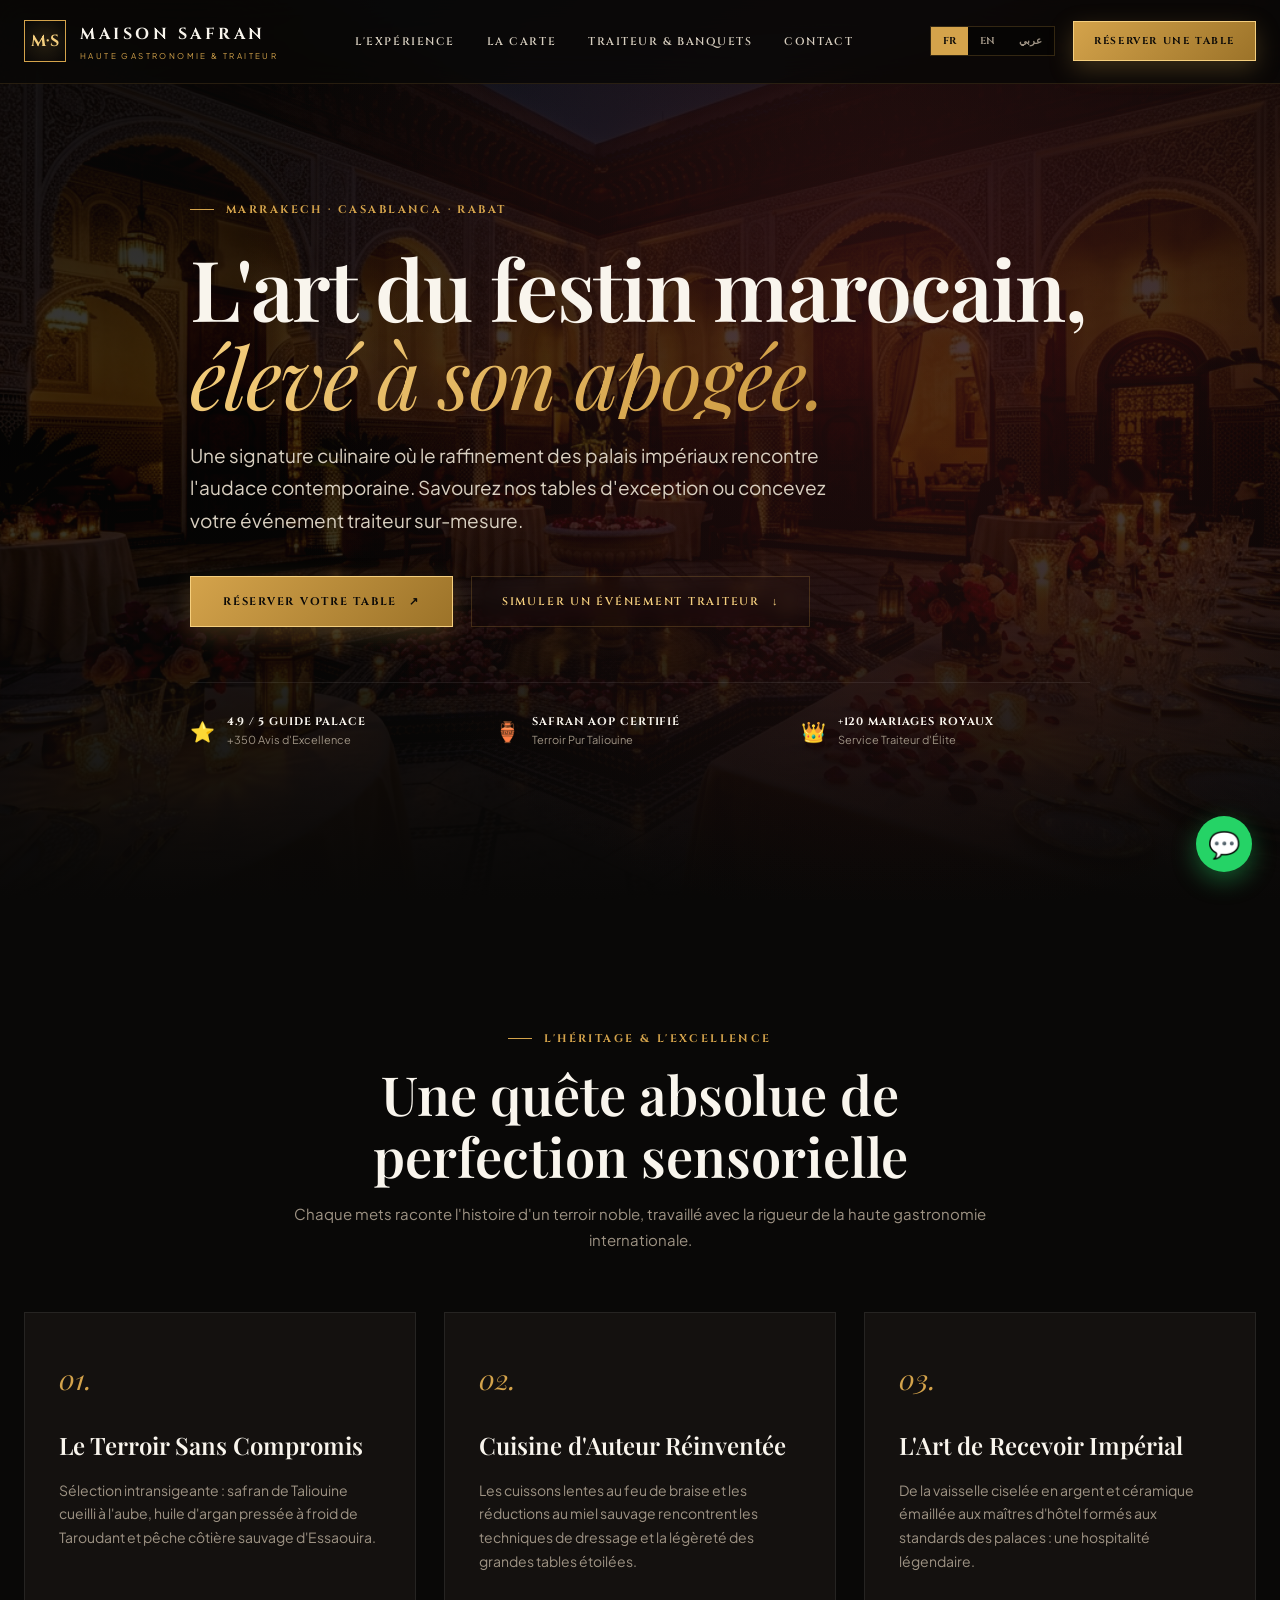
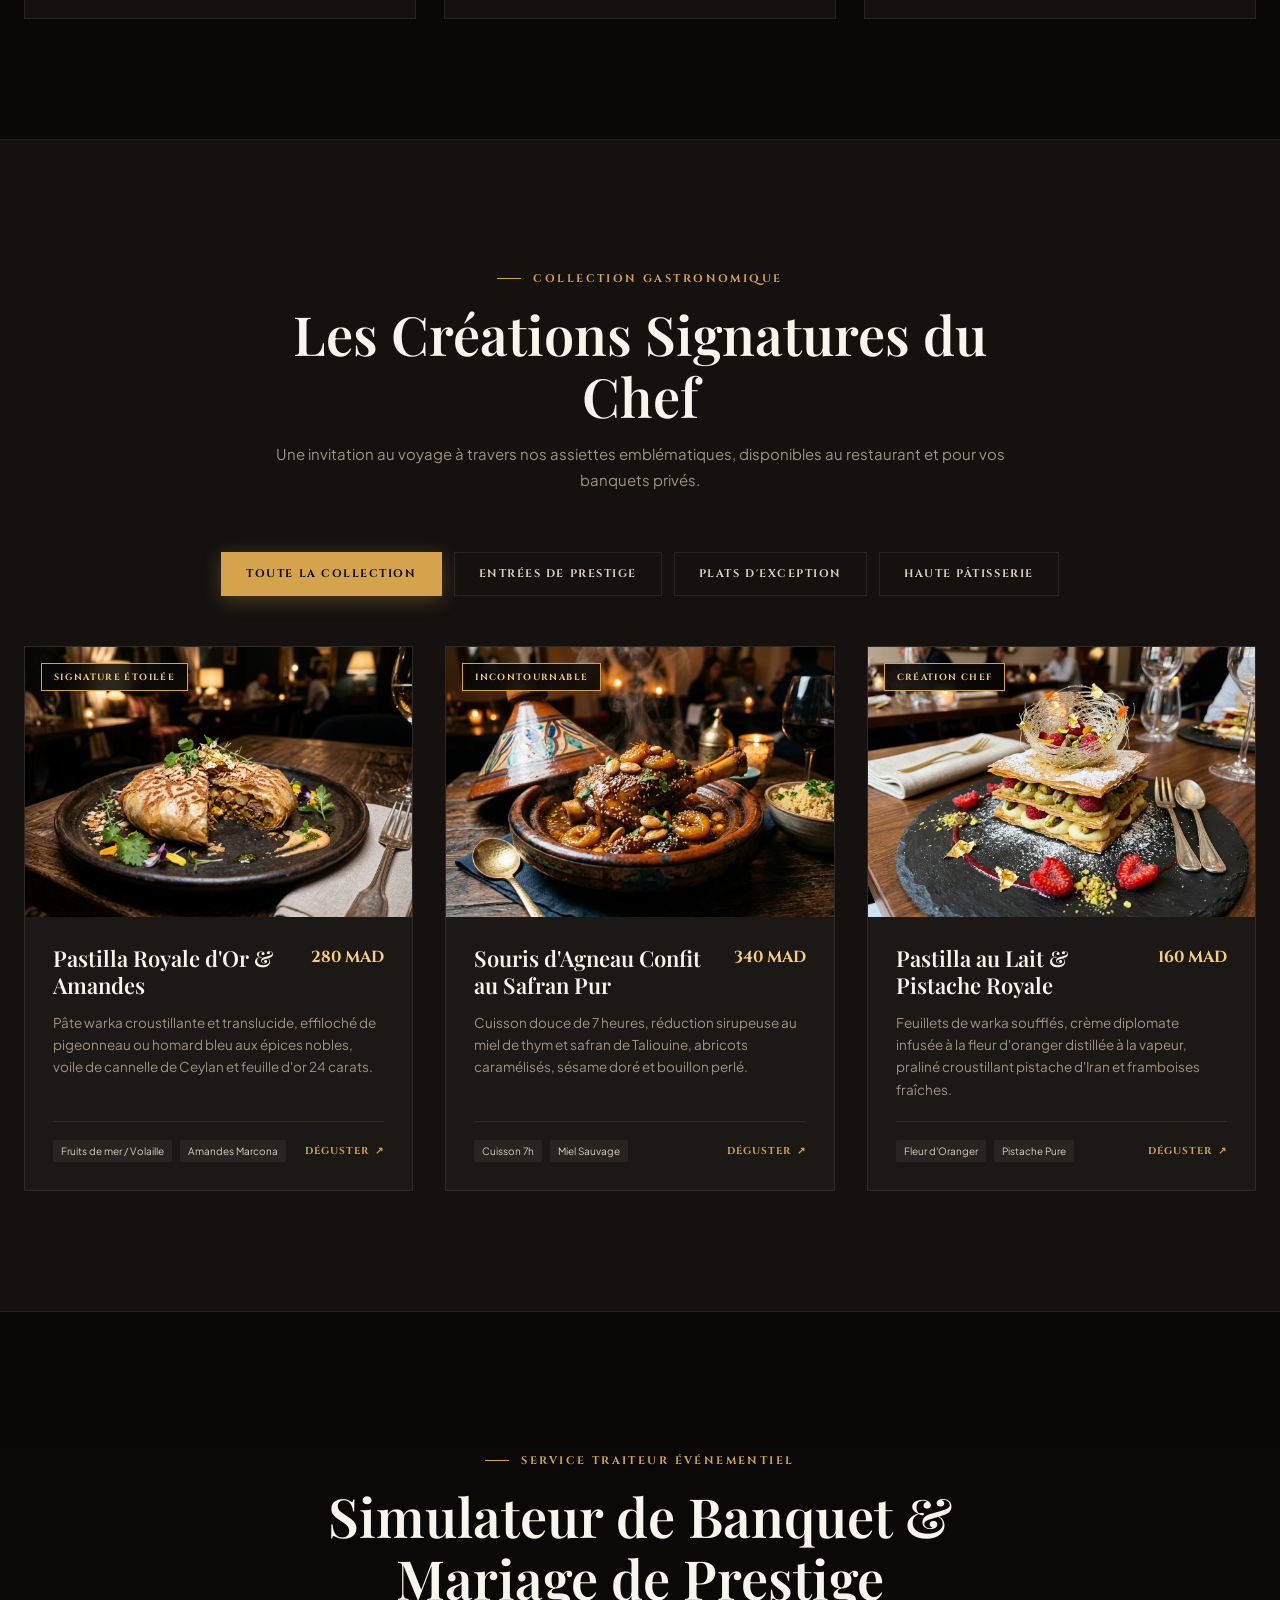
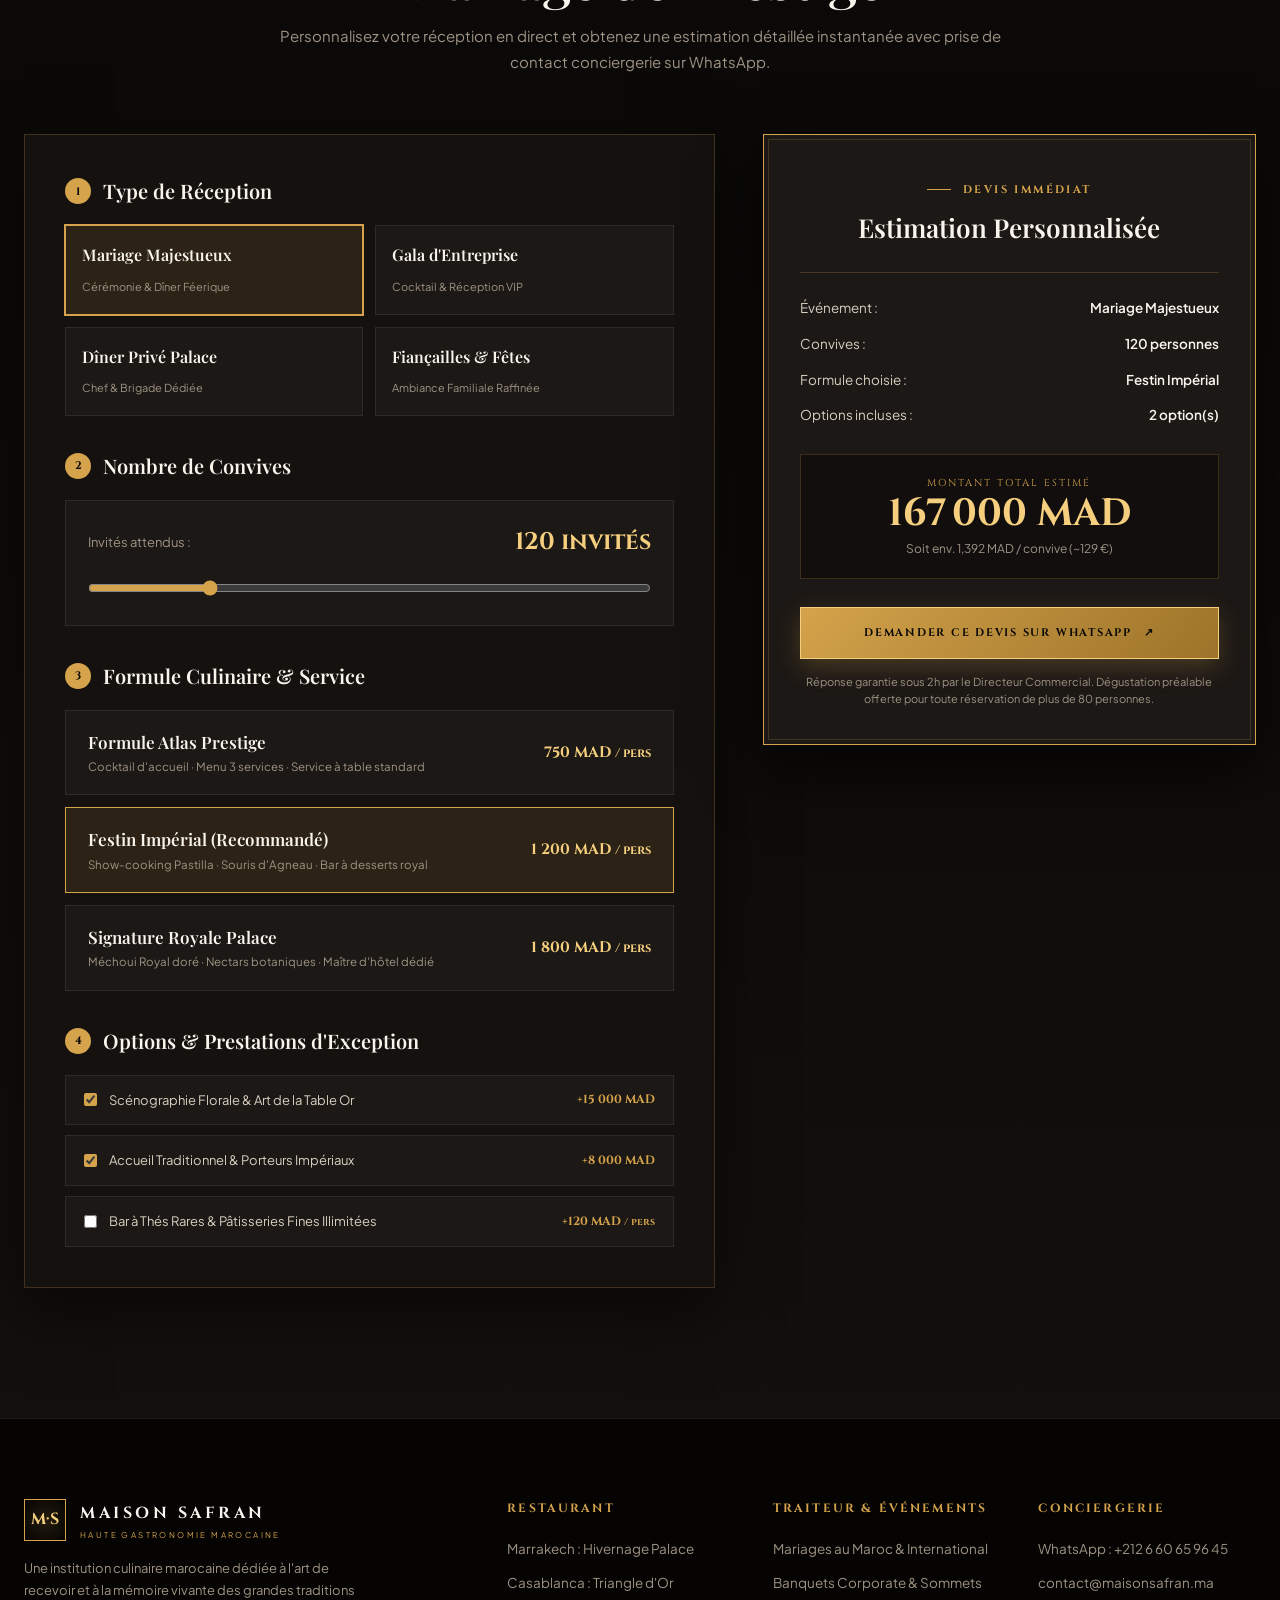
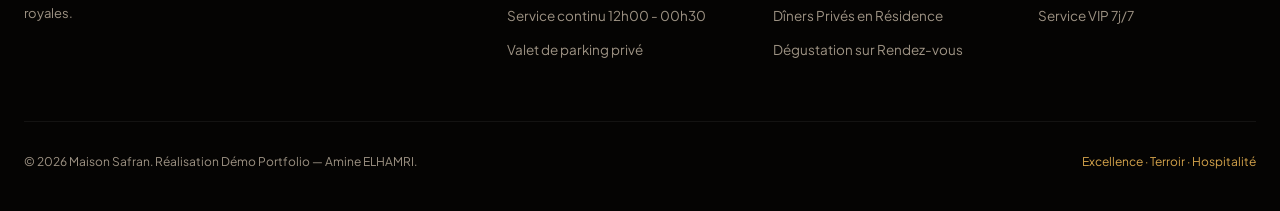
==== gastronomie/index.html @ 96ab14a0 "feat: add Maison Safran luxury gastronomy & catering landing page showcase" ====
<!doctype html>
<html lang="fr" dir="ltr">
<head>
  <meta charset="UTF-8" />
  <meta name="viewport" content="width=device-width, initial-scale=1.0" />
  <meta name="description" content="Maison Safran — Haute Gastronomie Marocaine, Restaurant Étoilé & Traiteur de Prestige pour Mariages et Réceptions Royales au Maroc." />
  <meta name="keywords" content="restaurant gastronomique Marrakech, traiteur mariage Maroc, traiteur luxe Casablanca, restaurant marocain haut de gamme, catering luxury Morocco, مطعم مغربي فاخر, ممون حفلات المغرب, تنظيم اعراس مراكش" />
  <title>Maison Safran — Haute Gastronomie & Traiteur de Prestige</title>
  <link rel="preconnect" href="https://fonts.googleapis.com" />
  <link rel="preconnect" href="https://fonts.gstatic.com" crossorigin />
  <link href="https://fonts.googleapis.com/css2?family=Cinzel:wght@500;600;700;800&family=Playfair+Display:ital,wght@0,500;0,600;0,700;1,400;1,600&family=Plus+Jakarta+Sans:wght@300;400;500;600;700&display=swap" rel="stylesheet" />
  
  <style>
    :root {
      --bg-deep: #090807;
      --bg-surface: #14110f;
      --bg-card: #1c1815;
      --bg-card-hover: #26201c;
      --gold: #d4a34b;
      --gold-light: #f5cf7e;
      --gold-dark: #9c7329;
      --terracotta: #8a2a2d;
      --terracotta-light: #ab3a3e;
      --cream: #f9f5ed;
      --cream-dim: #d8cfc0;
      --text-muted: #9e9384;
      --line: rgba(212, 163, 75, 0.22);
      --line-subtle: rgba(255, 255, 255, 0.08);
      --serif: "Playfair Display", Georgia, serif;
      --display: "Cinzel", Georgia, serif;
      --sans: "Plus Jakarta Sans", -apple-system, BlinkMacSystemFont, sans-serif;
    }

    * { box-sizing: border-box; margin: 0; padding: 0; }
    html { scroll-behavior: smooth; }
    body {
      background-color: var(--bg-deep);
      color: var(--cream);
      font-family: var(--sans);
      line-height: 1.6;
      overflow-x: hidden;
      -webkit-font-smoothing: antialiased;
    }

    /* RTL Support */
    html[dir="rtl"] body { direction: rtl; }
    html[dir="rtl"] .topbar-nav { flex-direction: row-reverse; }
    html[dir="rtl"] .kicker::before { order: 2; }
    html[dir="rtl"] .price-box { text-align: left; }
    html[dir="rtl"] .dish-meta { flex-direction: row-reverse; }

    a { color: inherit; text-decoration: none; }
    button, input, select, textarea { font: inherit; }
    img { display: block; max-width: 100%; object-fit: cover; }

    .shell { width: min(1360px, calc(100% - 48px)); margin-inline: auto; }

    /* TYPOGRAPHY UTILITIES */
    .font-display { font-family: var(--display); letter-spacing: 0.08em; }
    .font-serif { font-family: var(--serif); }
    .gold-gradient-text {
      background: linear-gradient(135deg, var(--gold-light) 0%, var(--gold) 60%, var(--gold-dark) 100%);
      -webkit-background-clip: text;
      -webkit-text-fill-color: transparent;
    }
    
    .kicker {
      display: inline-flex;
      align-items: center;
      gap: 12px;
      font-family: var(--display);
      font-size: 11px;
      font-weight: 700;
      letter-spacing: 0.22em;
      text-transform: uppercase;
      color: var(--gold);
    }
    .kicker::before { content: ""; width: 24px; height: 1px; background: var(--gold); }

    /* BUTTONS */
    .btn-gold {
      display: inline-flex;
      align-items: center;
      justify-content: center;
      gap: 12px;
      padding: 16px 32px;
      background: linear-gradient(135deg, var(--gold) 0%, var(--gold-dark) 100%);
      color: #0c0a08;
      border: 1px solid var(--gold-light);
      font-family: var(--display);
      font-size: 11px;
      font-weight: 700;
      letter-spacing: 0.16em;
      text-transform: uppercase;
      cursor: pointer;
      box-shadow: 0 8px 24px rgba(212, 163, 75, 0.25);
      transition: all 0.3s cubic-bezier(0.16, 1, 0.3, 1);
    }
    .btn-gold:hover {
      transform: translateY(-2px);
      box-shadow: 0 12px 30px rgba(212, 163, 75, 0.4);
      background: linear-gradient(135deg, var(--gold-light) 0%, var(--gold) 100%);
    }

    .btn-outline-gold {
      display: inline-flex;
      align-items: center;
      justify-content: center;
      gap: 12px;
      padding: 15px 30px;
      background: transparent;
      color: var(--gold-light);
      border: 1px solid var(--line);
      font-family: var(--display);
      font-size: 11px;
      font-weight: 600;
      letter-spacing: 0.16em;
      text-transform: uppercase;
      cursor: pointer;
      backdrop-filter: blur(8px);
      transition: all 0.3s ease;
    }
    .btn-outline-gold:hover {
      border-color: var(--gold);
      background: rgba(212, 163, 75, 0.12);
      color: #fff;
      transform: translateY(-2px);
    }

    /* TOPBAR */
    .topbar {
      position: fixed;
      top: 0; left: 0; right: 0;
      height: 84px;
      z-index: 1000;
      display: flex;
      align-items: center;
      border-bottom: 1px solid rgba(212, 163, 75, 0.15);
      background: rgba(9, 8, 7, 0.85);
      backdrop-filter: blur(16px);
      transition: all 0.35s ease;
    }
    .topbar.scrolled {
      height: 70px;
      background: rgba(9, 8, 7, 0.96);
      border-bottom-color: var(--line);
      box-shadow: 0 10px 40px rgba(0, 0, 0, 0.6);
    }
    .topbar-wrap {
      display: flex;
      align-items: center;
      justify-content: space-between;
    }
    .brand-logo {
      display: flex;
      align-items: center;
      gap: 14px;
    }
    .brand-crest {
      width: 42px;
      height: 42px;
      border: 1px solid var(--gold);
      display: grid;
      place-items: center;
      font-family: var(--display);
      font-size: 16px;
      font-weight: 700;
      color: var(--gold-light);
      background: radial-gradient(circle, rgba(212, 163, 75, 0.15), transparent);
    }
    .brand-title {
      font-family: var(--display);
      font-size: 16px;
      font-weight: 700;
      letter-spacing: 0.22em;
      color: var(--cream);
    }
    .brand-sub {
      display: block;
      font-size: 8px;
      letter-spacing: 0.3em;
      color: var(--gold);
      text-transform: uppercase;
      margin-top: 2px;
    }

    .topbar-nav {
      display: flex;
      align-items: center;
      gap: 32px;
      font-family: var(--display);
      font-size: 11px;
      font-weight: 600;
      letter-spacing: 0.14em;
      text-transform: uppercase;
    }
    .topbar-nav a {
      color: var(--cream-dim);
      position: relative;
      padding-block: 4px;
      transition: color 0.25s;
    }
    .topbar-nav a::after {
      content: "";
      position: absolute;
      left: 0; right: 100%; bottom: 0;
      height: 1px;
      background: var(--gold);
      transition: right 0.25s ease;
    }
    .topbar-nav a:hover { color: var(--gold-light); }
    .topbar-nav a:hover::after { right: 0; }

    .topbar-actions {
      display: flex;
      align-items: center;
      gap: 18px;
    }

    .lang-switcher {
      display: flex;
      border: 1px solid var(--line);
      background: rgba(0,0,0,0.4);
    }
    .lang-btn {
      padding: 6px 12px;
      background: transparent;
      border: none;
      color: var(--text-muted);
      font-family: var(--display);
      font-size: 10px;
      font-weight: 700;
      cursor: pointer;
      transition: all 0.2s;
    }
    .lang-btn.active {
      color: #0c0a08;
      background: var(--gold);
    }

    .mobile-menu-btn {
      display: none;
      width: 40px; height: 40px;
      border: 1px solid var(--line);
      background: transparent;
      color: var(--gold);
      cursor: pointer;
    }

    /* HERO SECTION */
    .hero {
      position: relative;
      min-height: 100vh;
      display: flex;
      align-items: center;
      padding-top: 100px;
      padding-bottom: 60px;
      background: #000;
      overflow: hidden;
    }
    .hero-bg-media {
      position: absolute;
      inset: 0;
      z-index: 1;
    }
    .hero-bg-media img {
      width: 100%;
      height: 100%;
      filter: brightness(0.42) contrast(1.15);
      transform: scale(1.04);
      animation: heroZoom 20s infinite alternate ease-in-out;
    }
    @keyframes heroZoom {
      from { transform: scale(1.02); }
      to { transform: scale(1.1); }
    }
    .hero-gradient {
      position: absolute;
      inset: 0;
      background: radial-gradient(circle at 70% 30%, rgba(138, 42, 45, 0.25) 0%, transparent 60%),
                  linear-gradient(to top, var(--bg-deep) 0%, rgba(9, 8, 7, 0.4) 50%, rgba(9, 8, 7, 0.8) 100%);
      z-index: 2;
    }
    .hero-content {
      position: relative;
      z-index: 3;
      max-width: 900px;
    }
    .hero h1 {
      font-family: var(--serif);
      font-size: clamp(44px, 7vw, 84px);
      font-weight: 600;
      line-height: 1.05;
      letter-spacing: -0.02em;
      margin-block: 24px 20px;
      color: var(--cream);
    }
    .hero h1 em {
      font-style: italic;
      font-weight: 400;
      display: block;
    }
    .hero-desc {
      font-size: clamp(16px, 1.8vw, 19px);
      color: var(--cream-dim);
      max-width: 680px;
      line-height: 1.7;
      margin-bottom: 40px;
    }
    .hero-btns {
      display: flex;
      flex-wrap: wrap;
      gap: 18px;
      margin-bottom: 55px;
    }
    .hero-badges {
      display: grid;
      grid-template-columns: repeat(auto-fit, minmax(180px, 1fr));
      gap: 16px;
      padding-top: 30px;
      border-top: 1px solid var(--line-subtle);
    }
    .hero-badge-item {
      display: flex;
      align-items: center;
      gap: 12px;
    }
    .hero-badge-icon {
      font-size: 20px;
      color: var(--gold);
    }
    .hero-badge-title {
      font-family: var(--display);
      font-size: 11px;
      font-weight: 700;
      color: var(--cream);
      letter-spacing: 0.08em;
      text-transform: uppercase;
    }
    .hero-badge-sub {
      font-size: 11px;
      color: var(--text-muted);
    }

    /* SECTION TITLE WRAPPER */
    .section-title-wrap {
      text-align: center;
      max-width: 780px;
      margin: 0 auto 60px;
    }
    .section-title-wrap h2 {
      font-family: var(--serif);
      font-size: clamp(34px, 4.5vw, 54px);
      font-weight: 600;
      line-height: 1.15;
      margin-block: 16px 14px;
      color: var(--cream);
    }
    .section-title-wrap p {
      color: var(--text-muted);
      font-size: 15px;
      line-height: 1.7;
    }

    /* SAVOIR FAIRE / PILLARS */
    .pillars-section {
      padding: 120px 0;
      background: var(--bg-deep);
      position: relative;
    }
    .pillars-grid {
      display: grid;
      grid-template-columns: repeat(3, 1fr);
      gap: 28px;
    }
    .pillar-card {
      padding: 44px 34px;
      background: var(--bg-surface);
      border: 1px solid var(--line-subtle);
      position: relative;
      transition: all 0.35s ease;
    }
    .pillar-card::before {
      content: "";
      position: absolute;
      top: 0; left: 0; right: 0; height: 2px;
      background: linear-gradient(90deg, transparent, var(--gold), transparent);
      opacity: 0;
      transition: opacity 0.35s ease;
    }
    .pillar-card:hover {
      transform: translateY(-6px);
      border-color: var(--line);
      background: var(--bg-card);
    }
    .pillar-card:hover::before { opacity: 1; }
    .pillar-no {
      font-family: var(--serif);
      font-size: 28px;
      font-style: italic;
      color: var(--gold);
      margin-bottom: 24px;
    }
    .pillar-title {
      font-family: var(--serif);
      font-size: 24px;
      font-weight: 600;
      color: var(--cream);
      margin-bottom: 14px;
    }
    .pillar-desc {
      color: var(--text-muted);
      font-size: 14px;
      line-height: 1.7;
    }

    /* INTERACTIVE MENU SECTION */
    .menu-section {
      padding: 120px 0;
      background: var(--bg-surface);
      border-top: 1px solid var(--line-subtle);
      border-bottom: 1px solid var(--line-subtle);
    }
    .menu-tabs {
      display: flex;
      justify-content: center;
      gap: 12px;
      flex-wrap: wrap;
      margin-bottom: 50px;
    }
    .menu-tab-btn {
      padding: 12px 24px;
      background: transparent;
      border: 1px solid var(--line-subtle);
      color: var(--cream-dim);
      font-family: var(--display);
      font-size: 11px;
      font-weight: 700;
      letter-spacing: 0.14em;
      text-transform: uppercase;
      cursor: pointer;
      transition: all 0.25s ease;
    }
    .menu-tab-btn.active {
      background: var(--gold);
      border-color: var(--gold);
      color: #090807;
      box-shadow: 0 4px 20px rgba(212, 163, 75, 0.3);
    }

    .dishes-grid {
      display: grid;
      grid-template-columns: repeat(auto-fit, minmax(380px, 1fr));
      gap: 32px;
    }
    .dish-card {
      background: var(--bg-card);
      border: 1px solid var(--line-subtle);
      overflow: hidden;
      display: flex;
      flex-direction: column;
      transition: all 0.35s ease;
    }
    .dish-card:hover {
      transform: translateY(-5px);
      border-color: var(--line);
      box-shadow: 0 16px 40px rgba(0, 0, 0, 0.6);
    }
    .dish-media {
      position: relative;
      height: 270px;
      overflow: hidden;
      background: #000;
    }
    .dish-media img {
      width: 100%; height: 100%;
      transition: transform 0.6s cubic-bezier(0.16, 1, 0.3, 1);
    }
    .dish-card:hover .dish-media img { transform: scale(1.06); }
    .dish-badge {
      position: absolute;
      top: 16px; left: 16px;
      padding: 6px 12px;
      background: rgba(9, 8, 7, 0.85);
      backdrop-filter: blur(8px);
      border: 1px solid var(--gold);
      color: var(--gold-light);
      font-family: var(--display);
      font-size: 9px;
      font-weight: 700;
      letter-spacing: 0.15em;
      text-transform: uppercase;
    }
    .dish-body {
      padding: 28px;
      display: flex;
      flex-direction: column;
      flex-grow: 1;
    }
    .dish-header {
      display: flex;
      justify-content: space-between;
      align-items: flex-start;
      gap: 16px;
      margin-bottom: 12px;
    }
    .dish-title {
      font-family: var(--serif);
      font-size: 22px;
      font-weight: 600;
      color: var(--cream);
      line-height: 1.25;
    }
    .dish-price {
      font-family: var(--display);
      font-size: 16px;
      font-weight: 700;
      color: var(--gold-light);
      white-space: nowrap;
    }
    .dish-desc {
      color: var(--text-muted);
      font-size: 13.5px;
      line-height: 1.65;
      margin-bottom: 20px;
      flex-grow: 1;
    }
    .dish-footer {
      display: flex;
      align-items: center;
      justify-content: space-between;
      border-top: 1px solid var(--line-subtle);
      padding-top: 18px;
    }
    .dish-tags {
      display: flex;
      gap: 8px;
      flex-wrap: wrap;
    }
    .dish-tag {
      font-size: 10px;
      color: var(--cream-dim);
      background: rgba(255, 255, 255, 0.05);
      padding: 3px 8px;
      border-radius: 2px;
    }
    .dish-action-btn {
      background: transparent;
      border: none;
      color: var(--gold);
      font-family: var(--display);
      font-size: 10px;
      font-weight: 700;
      letter-spacing: 0.1em;
      text-transform: uppercase;
      cursor: pointer;
      display: inline-flex;
      align-items: center;
      gap: 6px;
      transition: gap 0.2s;
    }
    .dish-action-btn:hover { gap: 10px; color: var(--gold-light); }

    /* BANQUET & WEDDING SIMULATOR */
    .simulator-section {
      padding: 130px 0;
      background: linear-gradient(180deg, var(--bg-deep) 0%, #120f0c 100%);
      position: relative;
    }
    .simulator-grid {
      display: grid;
      grid-template-columns: 7fr 5fr;
      gap: 48px;
      align-items: start;
    }
    .sim-card {
      background: var(--bg-surface);
      border: 1px solid var(--line);
      padding: 40px;
      box-shadow: 0 20px 60px rgba(0, 0, 0, 0.5);
    }
    .sim-step-title {
      font-family: var(--serif);
      font-size: 20px;
      font-weight: 600;
      color: var(--cream);
      margin-bottom: 18px;
      display: flex;
      align-items: center;
      gap: 12px;
    }
    .sim-step-badge {
      width: 26px; height: 26px;
      border-radius: 50%;
      background: var(--gold);
      color: #090807;
      display: grid;
      place-items: center;
      font-family: var(--display);
      font-size: 11px;
      font-weight: 700;
    }
    .sim-group {
      margin-bottom: 34px;
    }
    
    .event-type-grid {
      display: grid;
      grid-template-columns: repeat(2, 1fr);
      gap: 12px;
    }
    .event-type-btn {
      padding: 16px;
      background: var(--bg-card);
      border: 1px solid var(--line-subtle);
      color: var(--cream);
      text-align: left;
      cursor: pointer;
      transition: all 0.25s;
    }
    .event-type-btn.active {
      border-color: var(--gold);
      background: rgba(212, 163, 75, 0.12);
      box-shadow: 0 0 0 1px var(--gold);
    }
    .event-type-name {
      font-family: var(--serif);
      font-size: 16px;
      font-weight: 600;
      display: block;
      margin-bottom: 4px;
    }
    .event-type-desc {
      font-size: 11px;
      color: var(--text-muted);
    }

    .guest-slider-wrap {
      background: var(--bg-card);
      padding: 22px;
      border: 1px solid var(--line-subtle);
    }
    .guest-slider-head {
      display: flex;
      justify-content: space-between;
      align-items: center;
      margin-bottom: 16px;
    }
    .guest-count-val {
      font-family: var(--display);
      font-size: 24px;
      font-weight: 700;
      color: var(--gold-light);
    }
    input[type="range"] {
      width: 100%;
      accent-color: var(--gold);
      cursor: pointer;
    }

    .package-options {
      display: grid;
      gap: 12px;
    }
    .package-card {
      padding: 18px 22px;
      background: var(--bg-card);
      border: 1px solid var(--line-subtle);
      display: flex;
      justify-content: space-between;
      align-items: center;
      cursor: pointer;
      transition: all 0.25s;
    }
    .package-card.active {
      border-color: var(--gold);
      background: rgba(212, 163, 75, 0.12);
    }
    .pkg-title {
      font-family: var(--serif);
      font-size: 17px;
      font-weight: 600;
      color: var(--cream);
    }
    .pkg-sub {
      font-size: 11.5px;
      color: var(--text-muted);
      margin-top: 2px;
    }
    .pkg-price {
      font-family: var(--display);
      font-size: 15px;
      font-weight: 700;
      color: var(--gold-light);
      text-align: right;
    }

    .addon-options {
      display: grid;
      gap: 10px;
    }
    .addon-label {
      display: flex;
      align-items: center;
      gap: 12px;
      padding: 14px 18px;
      background: var(--bg-card);
      border: 1px solid var(--line-subtle);
      cursor: pointer;
      font-size: 13px;
      color: var(--cream-dim);
      transition: all 0.2s;
    }
    .addon-label:hover { border-color: var(--line); }
    .addon-label input { accent-color: var(--gold); }
    .addon-price {
      margin-left: auto;
      font-family: var(--display);
      font-size: 12px;
      color: var(--gold);
      font-weight: 700;
    }

    /* ESTIMATION SUMMARY BOX */
    .quote-box {
      position: sticky;
      top: 100px;
      background: var(--bg-card);
      border: 1px solid var(--gold);
      padding: 36px;
      box-shadow: 0 24px 60px rgba(0, 0, 0, 0.7);
    }
    .quote-box::after {
      content: "";
      position: absolute;
      inset: 4px;
      border: 1px solid rgba(212, 163, 75, 0.2);
      pointer-events: none;
    }
    .quote-head {
      text-align: center;
      padding-bottom: 24px;
      border-bottom: 1px solid var(--line);
      margin-bottom: 24px;
    }
    .quote-head h3 {
      font-family: var(--serif);
      font-size: 26px;
      font-weight: 600;
      color: var(--cream);
    }
    .quote-rows {
      display: grid;
      gap: 14px;
      margin-bottom: 28px;
      font-size: 13.5px;
    }
    .quote-row {
      display: flex;
      justify-content: space-between;
      color: var(--cream-dim);
    }
    .quote-row span:last-child {
      font-weight: 600;
      color: var(--cream);
    }
    .quote-total-wrap {
      padding: 20px;
      background: rgba(0, 0, 0, 0.4);
      border: 1px solid var(--line);
      text-align: center;
      margin-bottom: 28px;
    }
    .quote-total-label {
      font-family: var(--display);
      font-size: 10px;
      letter-spacing: 0.2em;
      text-transform: uppercase;
      color: var(--gold);
      margin-bottom: 4px;
    }
    .quote-total-num {
      font-family: var(--display);
      font-size: 38px;
      font-weight: 700;
      color: var(--gold-light);
      line-height: 1;
    }
    .quote-per-guest {
      font-size: 12px;
      color: var(--text-muted);
      margin-top: 6px;
    }

    /* MODAL RESERVATION */
    dialog.safran-modal {
      border: 1px solid var(--gold);
      background: var(--bg-surface);
      color: var(--cream);
      padding: 0;
      width: min(580px, calc(100% - 32px));
      margin: auto;
      box-shadow: 0 30px 90px rgba(0, 0, 0, 0.9);
    }
    dialog.safran-modal::backdrop {
      background: rgba(9, 8, 7, 0.85);
      backdrop-filter: blur(8px);
    }
    .modal-wrap {
      padding: 40px;
      position: relative;
    }
    .modal-close-btn {
      position: absolute;
      top: 20px; right: 20px;
      width: 36px; height: 36px;
      background: transparent;
      border: 1px solid var(--line-subtle);
      color: var(--cream);
      font-size: 20px;
      cursor: pointer;
      transition: all 0.2s;
    }
    .modal-close-btn:hover { border-color: var(--gold); color: var(--gold); }
    .form-group {
      display: grid;
      gap: 6px;
      margin-bottom: 18px;
    }
    .form-group label {
      font-family: var(--display);
      font-size: 10px;
      font-weight: 700;
      letter-spacing: 0.15em;
      text-transform: uppercase;
      color: var(--gold);
    }
    .form-group input, .form-group select, .form-group textarea {
      width: 100%;
      padding: 12px 16px;
      background: var(--bg-card);
      border: 1px solid var(--line-subtle);
      color: var(--cream);
      font-size: 14px;
      outline: none;
      transition: border 0.2s;
    }
    .form-group input:focus, .form-group select:focus, .form-group textarea:focus {
      border-color: var(--gold);
    }

    /* FOOTER */
    footer {
      padding: 80px 0 40px;
      background: #050403;
      border-top: 1px solid var(--line-subtle);
    }
    .footer-grid {
      display: grid;
      grid-template-columns: 2fr 1fr 1fr 1fr;
      gap: 48px;
      margin-bottom: 60px;
    }
    .footer-title {
      font-family: var(--display);
      font-size: 12px;
      font-weight: 700;
      letter-spacing: 0.18em;
      text-transform: uppercase;
      color: var(--gold);
      margin-bottom: 20px;
    }
    .footer-links {
      display: grid;
      gap: 12px;
      font-size: 13.5px;
      color: var(--text-muted);
    }
    .footer-links a:hover { color: var(--gold-light); }
    .footer-bottom {
      padding-top: 30px;
      border-top: 1px solid rgba(255,255,255,0.06);
      display: flex;
      justify-content: space-between;
      align-items: center;
      font-size: 12px;
      color: var(--text-muted);
    }

    /* FLOATING ACTIONS */
    .floating-contact {
      position: fixed;
      bottom: 28px; right: 28px;
      z-index: 999;
      display: flex;
      flex-direction: column;
      gap: 12px;
    }
    .floating-wa-btn {
      width: 56px; height: 56px;
      border-radius: 50%;
      background: #25D366;
      color: #fff;
      display: grid;
      place-items: center;
      font-size: 26px;
      box-shadow: 0 8px 24px rgba(37, 211, 102, 0.4);
      transition: transform 0.3s;
    }
    .floating-wa-btn:hover { transform: scale(1.1); }

    /* RESPONSIVE */
    @media (max-width: 1024px) {
      .pillars-grid { grid-template-columns: 1fr; }
      .simulator-grid { grid-template-columns: 1fr; }
      .quote-box { position: static; }
      .footer-grid { grid-template-columns: 1fr 1fr; }
    }
    @media (max-width: 768px) {
      .topbar-nav { display: none; }
      .dishes-grid { grid-template-columns: 1fr; }
      .event-type-grid { grid-template-columns: 1fr; }
      .hero-btns { flex-direction: column; }
      .btn-gold, .btn-outline-gold { width: 100%; }
      .footer-grid { grid-template-columns: 1fr; }
    }
  </style>
</head>
<body data-whatsapp="212660659645">

  <!-- TOPBAR -->
  <header class="topbar" id="topbar">
    <div class="shell topbar-wrap">
      <a href="#top" class="brand-logo">
        <div class="brand-crest">M·S</div>
        <div>
          <span class="brand-title">MAISON SAFRAN</span>
          <span class="brand-sub" data-i18n="brand_sub">Haute Gastronomie & Traiteur</span>
        </div>
      </a>

      <nav class="topbar-nav" id="topbarNav">
        <a href="#savoir-faire" data-i18n="nav_experience">L'Expérience</a>
        <a href="#carte" data-i18n="nav_carte">La Carte</a>
        <a href="#simulateur" data-i18n="nav_traiteur">Traiteur & Banquets</a>
        <a href="#contact" data-i18n="nav_contact">Contact</a>
      </nav>

      <div class="topbar-actions">
        <div class="lang-switcher">
          <button class="lang-btn active" data-lang="fr">FR</button>
          <button class="lang-btn" data-lang="en">EN</button>
          <button class="lang-btn" data-lang="ar">عربي</button>
        </div>
        <button class="btn-gold" id="openReserveModalBtn" style="padding: 11px 20px; font-size: 10px;">
          <span data-i18n="btn_reserve_table">Réserver une Table</span>
        </button>
      </div>
    </div>
  </header>

  <!-- HERO SECTION -->
  <section class="hero" id="top">
    <div class="hero-bg-media">
      <img src="assets/hero.jpg" alt="Maison Safran — Restaurant Gastronomique Palais" />
    </div>
    <div class="hero-gradient"></div>

    <div class="shell hero-content">
      <div class="kicker" data-i18n="hero_kicker">Marrakech · Casablanca · Rabat</div>
      <h1>
        <span data-i18n="hero_title_1">L'art du festin marocain,</span>
        <em class="gold-gradient-text" data-i18n="hero_title_2">élevé à son apogée.</em>
      </h1>
      <p class="hero-desc" data-i18n="hero_desc">
        Une signature culinaire où le raffinement des palais impériaux rencontre l'audace contemporaine. Savourez nos tables d'exception ou concevez votre événement traiteur sur-mesure.
      </p>

      <div class="hero-btns">
        <button class="btn-gold" id="heroReserveBtn">
          <span data-i18n="hero_btn_book">Réserver Votre Table</span>
          <span>↗</span>
        </button>
        <a href="#simulateur" class="btn-outline-gold">
          <span data-i18n="hero_btn_sim">Simuler un Événement Traiteur</span>
          <span>↓</span>
        </a>
      </div>

      <div class="hero-badges">
        <div class="hero-badge-item">
          <span class="hero-badge-icon">⭐</span>
          <div>
            <div class="hero-badge-title" data-i18n="badge_1_t">4.9 / 5 Guide Palace</div>
            <div class="hero-badge-sub" data-i18n="badge_1_s">+350 Avis d'Excellence</div>
          </div>
        </div>
        <div class="hero-badge-item">
          <span class="hero-badge-icon">🏺</span>
          <div>
            <div class="hero-badge-title" data-i18n="badge_2_t">Safran AOP Certifié</div>
            <div class="hero-badge-sub" data-i18n="badge_2_s">Terroir Pur Taliouine</div>
          </div>
        </div>
        <div class="hero-badge-item">
          <span class="hero-badge-icon">👑</span>
          <div>
            <div class="hero-badge-title" data-i18n="badge_3_t">+120 Mariages Royaux</div>
            <div class="hero-badge-sub" data-i18n="badge_3_s">Service Traiteur d'Élite</div>
          </div>
        </div>
      </div>
    </div>
  </section>

  <!-- SAVOIR-FAIRE / 3 PILLIERS -->
  <section class="pillars-section" id="savoir-faire">
    <div class="shell">
      <div class="section-title-wrap">
        <div class="kicker" data-i18n="pillars_kicker">L'Héritage & L'Excellence</div>
        <h2 data-i18n="pillars_title">Une quête absolue de perfection sensorielle</h2>
        <p data-i18n="pillars_sub">Chaque mets raconte l'histoire d'un terroir noble, travaillé avec la rigueur de la haute gastronomie internationale.</p>
      </div>

      <div class="pillars-grid">
        <div class="pillar-card">
          <div class="pillar-no">01.</div>
          <h3 class="pillar-title" data-i18n="p1_t">Le Terroir Sans Compromis</h3>
          <p class="pillar-desc" data-i18n="p1_d">
            Sélection intransigeante : safran de Taliouine cueilli à l'aube, huile d'argan pressée à froid de Taroudant et pêche côtière sauvage d'Essaouira.
          </p>
        </div>

        <div class="pillar-card">
          <div class="pillar-no">02.</div>
          <h3 class="pillar-title" data-i18n="p2_t">Cuisine d'Auteur Réinventée</h3>
          <p class="pillar-desc" data-i18n="p2_d">
            Les cuissons lentes au feu de braise et les réductions au miel sauvage rencontrent les techniques de dressage et la légèreté des grandes tables étoilées.
          </p>
        </div>

        <div class="pillar-card">
          <div class="pillar-no">03.</div>
          <h3 class="pillar-title" data-i18n="p3_t">L'Art de Recevoir Impérial</h3>
          <p class="pillar-desc" data-i18n="p3_d">
            De la vaisselle ciselée en argent et céramique émaillée aux maîtres d'hôtel formés aux standards des palaces : une hospitalité légendaire.
          </p>
        </div>
      </div>
    </div>
  </section>

  <!-- CARTE GASTRONOMIQUE INTERACTIVE -->
  <section class="menu-section" id="carte">
    <div class="shell">
      <div class="section-title-wrap">
        <div class="kicker" data-i18n="menu_kicker">Collection Gastronomique</div>
        <h2 data-i18n="menu_title">Les Créations Signatures du Chef</h2>
        <p data-i18n="menu_sub">Une invitation au voyage à travers nos assiettes emblématiques, disponibles au restaurant et pour vos banquets privés.</p>
      </div>

      <!-- TABS -->
      <div class="menu-tabs">
        <button class="menu-tab-btn active" data-cat="all" data-i18n="tab_all">Toute la Collection</button>
        <button class="menu-tab-btn" data-cat="entrees" data-i18n="tab_entrees">Entrées de Prestige</button>
        <button class="menu-tab-btn" data-cat="plats" data-i18n="tab_plats">Plats d'Exception</button>
        <button class="menu-tab-btn" data-cat="desserts" data-i18n="tab_desserts">Haute Pâtisserie</button>
      </div>

      <!-- GRID OF DISHES -->
      <div class="dishes-grid" id="dishesGrid">
        <!-- Dish 1 : Pastilla -->
        <article class="dish-card" data-category="entrees">
          <div class="dish-media">
            <img src="assets/pastilla.jpg" alt="Pastilla Royale aux Fruits de Mer & Pigeon" />
            <span class="dish-badge" data-i18n="badge_sig">Signature Étoilée</span>
          </div>
          <div class="dish-body">
            <div class="dish-header">
              <h3 class="dish-title" data-i18n="d1_title">Pastilla Royale d'Or & Amandes</h3>
              <span class="dish-price">280 MAD</span>
            </div>
            <p class="dish-desc" data-i18n="d1_desc">
              Pâte warka croustillante et translucide, effiloché de pigeonneau ou homard bleu aux épices nobles, voile de cannelle de Ceylan et feuille d'or 24 carats.
            </p>
            <div class="dish-footer">
              <div class="dish-tags">
                <span class="dish-tag">Fruits de mer / Volaille</span>
                <span class="dish-tag">Amandes Marcona</span>
              </div>
              <button class="dish-action-btn" onclick="openReservationModal('Pastilla Royale')">
                <span data-i18n="btn_taste">Déguster</span> <span>↗</span>
              </button>
            </div>
          </div>
        </article>

        <!-- Dish 2 : Tajine Souris d'Agneau -->
        <article class="dish-card" data-category="plats">
          <div class="dish-media">
            <img src="assets/tajine.jpg" alt="Tajine de Souris d'Agneau au Safran & Pruneaux Miel" />
            <span class="dish-badge" data-i18n="badge_pop">Incontournable</span>
          </div>
          <div class="dish-body">
            <div class="dish-header">
              <h3 class="dish-title" data-i18n="d2_title">Souris d'Agneau Confit au Safran Pur</h3>
              <span class="dish-price">340 MAD</span>
            </div>
            <p class="dish-desc" data-i18n="d2_desc">
              Cuisson douce de 7 heures, réduction sirupeuse au miel de thym et safran de Taliouine, abricots caramélisés, sésame doré et bouillon perlé.
            </p>
            <div class="dish-footer">
              <div class="dish-tags">
                <span class="dish-tag">Cuisson 7h</span>
                <span class="dish-tag">Miel Sauvage</span>
              </div>
              <button class="dish-action-btn" onclick="openReservationModal('Souris d'Agneau Confit')">
                <span data-i18n="btn_taste">Déguster</span> <span>↗</span>
              </button>
            </div>
          </div>
        </article>

        <!-- Dish 3 : Haute Pâtisserie Pastilla au Lait -->
        <article class="dish-card" data-category="desserts">
          <div class="dish-media">
            <img src="assets/dessert.jpg" alt="Mille-Feuille Pastilla au Lait & Pistache" />
            <span class="dish-badge" data-i18n="badge_chef">Création Chef</span>
          </div>
          <div class="dish-body">
            <div class="dish-header">
              <h3 class="dish-title" data-i18n="d3_title">Pastilla au Lait & Pistache Royale</h3>
              <span class="dish-price">160 MAD</span>
            </div>
            <p class="dish-desc" data-i18n="d3_desc">
              Feuillets de warka soufflés, crème diplomate infusée à la fleur d'oranger distillée à la vapeur, praliné croustillant pistache d'Iran et framboises fraîches.
            </p>
            <div class="dish-footer">
              <div class="dish-tags">
                <span class="dish-tag">Fleur d'Oranger</span>
                <span class="dish-tag">Pistache Pure</span>
              </div>
              <button class="dish-action-btn" onclick="openReservationModal('Pastilla au Lait & Pistache')">
                <span data-i18n="btn_taste">Déguster</span> <span>↗</span>
              </button>
            </div>
          </div>
        </article>
      </div>
    </div>
  </section>

  <!-- BANQUET & WEDDING COST SIMULATOR -->
  <section class="simulator-section" id="simulateur">
    <div class="shell">
      <div class="section-title-wrap">
        <div class="kicker" data-i18n="sim_kicker">Service Traiteur Événementiel</div>
        <h2 data-i18n="sim_title">Simulateur de Banquet & Mariage de Prestige</h2>
        <p data-i18n="sim_sub">Personnalisez votre réception en direct et obtenez une estimation détaillée instantanée avec prise de contact conciergerie sur WhatsApp.</p>
      </div>

      <div class="simulator-grid">
        <!-- CONTROLS -->
        <div class="sim-card">
          <!-- STEP 1 : TYPE -->
          <div class="sim-group">
            <div class="sim-step-title">
              <span class="sim-step-badge">1</span>
              <span data-i18n="sim_step1">Type de Réception</span>
            </div>
            <div class="event-type-grid">
              <button class="event-type-btn active" data-type="Mariage Majestueux" data-base="1200">
                <span class="event-type-name" data-i18n="ev_wedding">Mariage Majestueux</span>
                <span class="event-type-desc" data-i18n="ev_wedding_d">Cérémonie & Dîner Féerique</span>
              </button>
              <button class="event-type-btn" data-type="Gala & Soirée Corporate" data-base="950">
                <span class="event-type-name" data-i18n="ev_gala">Gala d'Entreprise</span>
                <span class="event-type-desc" data-i18n="ev_gala_d">Cocktail & Réception VIP</span>
              </button>
              <button class="event-type-btn" data-type="Dîner Privé en Villa" data-base="1500">
                <span class="event-type-name" data-i18n="ev_private">Dîner Privé Palace</span>
                <span class="event-type-desc" data-i18n="ev_private_d">Chef & Brigade Dédiée</span>
              </button>
              <button class="event-type-btn" data-type="Fiançailles & Réception" data-base="850">
                <span class="event-type-name" data-i18n="ev_eng">Fiançailles & Fêtes</span>
                <span class="event-type-desc" data-i18n="ev_eng_d">Ambiance Familiale Raffinée</span>
              </button>
            </div>
          </div>

          <!-- STEP 2 : GUESTS -->
          <div class="sim-group">
            <div class="sim-step-title">
              <span class="sim-step-badge">2</span>
              <span data-i18n="sim_step2">Nombre de Convives</span>
            </div>
            <div class="guest-slider-wrap">
              <div class="guest-slider-head">
                <span style="color: var(--text-muted); font-size: 13px;" data-i18n="guests_label">Invités attendus :</span>
                <span class="guest-count-val" id="guestCountDisplay">120 invités</span>
              </div>
              <input type="range" id="guestSlider" min="20" max="500" value="120" step="5" />
            </div>
          </div>

          <!-- STEP 3 : FORMULA -->
          <div class="sim-group">
            <div class="sim-step-title">
              <span class="sim-step-badge">3</span>
              <span data-i18n="sim_step3">Formule Culinaire & Service</span>
            </div>
            <div class="package-options">
              <div class="package-card" data-pkg="Atlas Prestige" data-price="750">
                <div>
                  <div class="pkg-title" data-i18n="pkg1_t">Formule Atlas Prestige</div>
                  <div class="pkg-sub" data-i18n="pkg1_d">Cocktail d'accueil · Menu 3 services · Service à table standard</div>
                </div>
                <div class="pkg-price">750 MAD <small>/ pers</small></div>
              </div>

              <div class="package-card active" data-pkg="Festin Impérial" data-price="1200">
                <div>
                  <div class="pkg-title" data-i18n="pkg2_t">Festin Impérial (Recommandé)</div>
                  <div class="pkg-sub" data-i18n="pkg2_d">Show-cooking Pastilla · Souris d'Agneau · Bar à desserts royal</div>
                </div>
                <div class="pkg-price">1 200 MAD <small>/ pers</small></div>
              </div>

              <div class="package-card" data-pkg="Signature Royale Palace" data-price="1800">
                <div>
                  <div class="pkg-title" data-i18n="pkg3_t">Signature Royale Palace</div>
                  <div class="pkg-sub" data-i18n="pkg3_d">Méchoui Royal doré · Nectars botaniques · Maître d'hôtel dédié</div>
                </div>
                <div class="pkg-price">1 800 MAD <small>/ pers</small></div>
              </div>
            </div>
          </div>

          <!-- STEP 4 : ADDONS -->
          <div class="sim-group" style="margin-bottom: 0;">
            <div class="sim-step-title">
              <span class="sim-step-badge">4</span>
              <span data-i18n="sim_step4">Options & Prestations d'Exception</span>
            </div>
            <div class="addon-options">
              <label class="addon-label">
                <input type="checkbox" class="addon-check" data-name="Scénographie Florale & Art de la Table" data-cost="15000" checked />
                <span data-i18n="opt_deco">Scénographie Florale & Art de la Table Or</span>
                <span class="addon-price">+15 000 MAD</span>
              </label>

              <label class="addon-label">
                <input type="checkbox" class="addon-check" data-name="Porteurs Traditionnels & Accueil en Musique" data-cost="8000" checked />
                <span data-i18n="opt_music">Accueil Traditionnel & Porteurs Impériaux</span>
                <span class="addon-price">+8 000 MAD</span>
              </label>

              <label class="addon-label">
                <input type="checkbox" class="addon-check" data-name="Bar à Thés Rares & Pâtisseries Fines à Volonté" data-cost-per-guest="120" />
                <span data-i18n="opt_tea">Bar à Thés Rares & Pâtisseries Fines Illimitées</span>
                <span class="addon-price">+120 MAD <small>/ pers</small></span>
              </label>
            </div>
          </div>
        </div>

        <!-- ESTIMATION SUMMARY -->
        <div class="quote-box">
          <div class="quote-head">
            <div class="kicker" style="margin-bottom: 8px;" data-i18n="quote_kicker">Devis Immédiat</div>
            <h3 data-i18n="quote_title">Estimation Personnalisée</h3>
          </div>

          <div class="quote-rows">
            <div class="quote-row">
              <span data-i18n="qr_type">Événement :</span>
              <span id="summaryEventType">Mariage Majestueux</span>
            </div>
            <div class="quote-row">
              <span data-i18n="qr_guests">Convives :</span>
              <span id="summaryGuestCount">120 personnes</span>
            </div>
            <div class="quote-row">
              <span data-i18n="qr_pkg">Formule choisie :</span>
              <span id="summaryPackage">Festin Impérial</span>
            </div>
            <div class="quote-row">
              <span data-i18n="qr_options">Options incluses :</span>
              <span id="summaryOptionsCount">2 options</span>
            </div>
          </div>

          <div class="quote-total-wrap">
            <div class="quote-total-label" data-i18n="qt_label">Montant Total Estimé</div>
            <div class="quote-total-num" id="totalQuoteDisplay">167 000 MAD</div>
            <div class="quote-per-guest" id="perGuestDisplay">Soit env. 1 391 MAD / convive (~128 €)</div>
          </div>

          <button class="btn-gold" id="sendQuoteWhatsAppBtn" style="width: 100%;">
            <span data-i18n="btn_wa_quote">Demander ce Devis sur WhatsApp</span>
            <span>↗</span>
          </button>
          
          <p style="text-align: center; font-size: 11px; color: var(--text-muted); margin-top: 14px;" data-i18n="quote_note">
            Réponse garantie sous 2h par le Directeur Commercial. Dégustation préalable offerte pour toute réservation de plus de 80 personnes.
          </p>
        </div>
      </div>
    </div>
  </section>

  <!-- TABLE RESERVATION MODAL -->
  <dialog class="safran-modal" id="reservationModal">
    <div class="modal-wrap">
      <button class="modal-close-btn" onclick="closeReservationModal()">×</button>
      
      <div style="text-align: center; margin-bottom: 24px;">
        <div class="kicker" style="margin-bottom: 6px;" data-i18n="mod_kicker">Réservation Directe</div>
        <h3 class="font-serif" style="font-size: 26px; color: var(--cream);" data-i18n="mod_title">Votre Table d'Exception</h3>
        <p style="font-size: 13px; color: var(--text-muted); margin-top: 4px;" data-i18n="mod_sub">Confirmation instantanée par notre maître d'hôtel sur WhatsApp.</p>
      </div>

      <form id="reservationForm">
        <div class="form-group">
          <label data-i18n="mod_name">Nom & Prénom</label>
          <input type="text" id="resName" placeholder="Ex: M. Jean Dupont" required />
        </div>

        <div style="display: grid; grid-template-columns: 1fr 1fr; gap: 14px;">
          <div class="form-group">
            <label data-i18n="mod_date">Date</label>
            <input type="date" id="resDate" required />
          </div>
          <div class="form-group">
            <label data-i18n="mod_guests">Nombre de Convives</label>
            <select id="resGuests" required>
              <option value="2 personnes">2 personnes (Intimiste)</option>
              <option value="3 - 4 personnes">3 à 4 personnes</option>
              <option value="5 - 8 personnes">5 à 8 personnes (Famille / Amis)</option>
              <option value="9+ personnes (Salon Privé)">9+ personnes (Salon Privé)</option>
            </select>
          </div>
        </div>

        <div class="form-group">
          <label data-i18n="mod_service">Service Souhaité</label>
          <select id="resService" required>
            <option value="Déjeuner Prestige (12h30 - 15h00)">Déjeuner Prestige (12h30 - 15h00)</option>
            <option value="Dîner Premier Service (19h30 - 21h30)">Dîner Premier Service (19h30 - 21h30)</option>
            <option value="Dîner Soirée Étoilée (21h30 - 00h00)">Dîner Soirée Étoilée (21h30 - 00h00)</option>
          </select>
        </div>

        <div class="form-group">
          <label data-i18n="mod_area">Atmosphère Préférée</label>
          <select id="resArea">
            <option value="Patio aux Fontaines & Chandelles">Patio aux Fontaines & Chandelles</option>
            <option value="Salon Privé Mogador">Salon Privé Mogador</option>
            <option value="Terrasse Panoramique">Terrasse Panoramique</option>
          </select>
        </div>

        <div class="form-group">
          <label data-i18n="mod_notes">Demandes Particulières (Optionnel)</label>
          <input type="text" id="resNotes" placeholder="Ex: Anniversaire, table isolée, régime sans gluten..." />
        </div>

        <button type="submit" class="btn-gold" style="width: 100%; margin-top: 10px;">
          <span data-i18n="mod_btn_submit">Confirmer la Réservation sur WhatsApp</span>
          <span>↗</span>
        </button>
      </form>
    </div>
  </dialog>

  <!-- FLOATING WHATSAPP BUTTON -->
  <div class="floating-contact">
    <a href="#" id="floatingWaLink" target="_blank" rel="noopener" class="floating-wa-btn" title="Contact Conciergerie WhatsApp">
      💬
    </a>
  </div>

  <!-- FOOTER -->
  <footer id="contact">
    <div class="shell footer-grid">
      <div>
        <div class="brand-logo" style="margin-bottom: 16px;">
          <div class="brand-crest">M·S</div>
          <div>
            <span class="brand-title">MAISON SAFRAN</span>
            <span class="brand-sub">Haute Gastronomie Marocaine</span>
          </div>
        </div>
        <p style="font-size: 13px; color: var(--text-muted); max-width: 340px; line-height: 1.7;" data-i18n="foot_about">
          Une institution culinaire marocaine dédiée à l'art de recevoir et à la mémoire vivante des grandes traditions royales.
        </p>
      </div>

      <div>
        <div class="footer-title" data-i18n="foot_h_rest">Restaurant</div>
        <div class="footer-links">
          <span>Marrakech : Hivernage Palace</span>
          <span>Casablanca : Triangle d'Or</span>
          <span>Service continu 12h00 - 00h30</span>
          <span>Valet de parking privé</span>
        </div>
      </div>

      <div>
        <div class="footer-title" data-i18n="foot_h_cater">Traiteur & Événements</div>
        <div class="footer-links">
          <span>Mariages au Maroc & International</span>
          <span>Banquets Corporate & Sommets</span>
          <span>Dîners Privés en Résidence</span>
          <span>Dégustation sur Rendez-vous</span>
        </div>
      </div>

      <div>
        <div class="footer-title" data-i18n="foot_h_concierge">Conciergerie</div>
        <div class="footer-links">
          <span>WhatsApp : +212 6 60 65 96 45</span>
          <span>contact@maisonsafran.ma</span>
          <span>Service VIP 7j/7</span>
        </div>
      </div>
    </div>

    <div class="shell footer-bottom">
      <div>© 2026 Maison Safran. Réalisation Démo Portfolio — Amine ELHAMRI.</div>
      <div style="color: var(--gold);" data-i18n="foot_rights">Excellence · Terroir · Hospitalité</div>
    </div>
  </footer>

  <!-- SCRIPT LOGIC -->
  <script>
    const $ = (s, scope = document) => scope.querySelector(s);
    const $$ = (s, scope = document) => [...scope.querySelectorAll(s)];

    const whatsappNumber = document.body.dataset.whatsapp || "212660659645";
    const waLink = msg => `https://wa.me/${whatsappNumber}?text=${encodeURIComponent(msg)}`;

    // Topbar Scroll effect
    window.addEventListener("scroll", () => {
      $("#topbar").classList.toggle("scrolled", window.scrollY > 40);
    }, { passive: true });

    // Multi-Language Translation Dictionaries
    let currentLang = "fr";
    const translations = {
      fr: {
        brand_sub: "Haute Gastronomie & Traiteur",
        nav_experience: "L'Expérience",
        nav_carte: "La Carte",
        nav_traiteur: "Traiteur & Banquets",
        nav_contact: "Contact",
        btn_reserve_table: "Réserver une Table",
        hero_kicker: "Marrakech · Casablanca · Rabat",
        hero_title_1: "L'art du festin marocain,",
        hero_title_2: "élevé à son apogée.",
        hero_desc: "Une signature culinaire où le raffinement des palais impériaux rencontre l'audace contemporaine. Savourez nos tables d'exception ou concevez votre événement traiteur sur-mesure.",
        hero_btn_book: "Réserver Votre Table",
        hero_btn_sim: "Simuler un Événement Traiteur",
        badge_1_t: "4.9 / 5 Guide Palace",
        badge_1_s: "+350 Avis d'Excellence",
        badge_2_t: "Safran AOP Certifié",
        badge_2_s: "Terroir Pur Taliouine",
        badge_3_t: "+120 Mariages Royaux",
        badge_3_s: "Service Traiteur d'Élite",
        pillars_kicker: "L'Héritage & L'Excellence",
        pillars_title: "Une quête absolue de perfection sensorielle",
        pillars_sub: "Chaque mets raconte l'histoire d'un terroir noble, travaillé avec la rigueur de la haute gastronomie internationale.",
        p1_t: "Le Terroir Sans Compromis",
        p1_d: "Sélection intransigeante : safran de Taliouine cueilli à l'aube, huile d'argan pressée à froid de Taroudant et pêche côtière sauvage d'Essaouira.",
        p2_t: "Cuisine d'Auteur Réinventée",
        p2_d: "Les cuissons lentes au feu de braise et les réductions au miel sauvage rencontrent les techniques de dressage et la légèreté des grandes tables étoilées.",
        p3_t: "L'Art de Recevoir Impérial",
        p3_d: "De la vaisselle ciselée en argent et céramique émaillée aux maîtres d'hôtel formés aux standards des palaces : une hospitalité légendaire.",
        menu_kicker: "Collection Gastronomique",
        menu_title: "Les Créations Signatures du Chef",
        menu_sub: "Une invitation au voyage à travers nos assiettes emblématiques, disponibles au restaurant et pour vos banquets privés.",
        tab_all: "Toute la Collection",
        tab_entrees: "Entrées de Prestige",
        tab_plats: "Plats d'Exception",
        tab_desserts: "Haute Pâtisserie",
        badge_sig: "Signature Étoilée",
        badge_pop: "Incontournable",
        badge_chef: "Création Chef",
        d1_title: "Pastilla Royale d'Or & Amandes",
        d1_desc: "Pâte warka croustillante et translucide, effiloché de pigeonneau ou homard bleu aux épices nobles, voile de cannelle de Ceylan et feuille d'or 24 carats.",
        d2_title: "Souris d'Agneau Confit au Safran Pur",
        d2_desc: "Cuisson douce de 7 heures, réduction sirupeuse au miel de thym et safran de Taliouine, abricots caramélisés, sésame doré et bouillon perlé.",
        d3_title: "Pastilla au Lait & Pistache Royale",
        d3_desc: "Feuillets de warka soufflés, crème diplomate infusée à la fleur d'oranger distillée à la vapeur, praliné croustillant pistache d'Iran et framboises fraîches.",
        btn_taste: "Déguster",
        sim_kicker: "Service Traiteur Événementiel",
        sim_title: "Simulateur de Banquet & Mariage de Prestige",
        sim_sub: "Personnalisez votre réception en direct et obtenez une estimation détaillée instantanée avec prise de contact conciergerie sur WhatsApp.",
        sim_step1: "Type de Réception",
        ev_wedding: "Mariage Majestueux",
        ev_wedding_d: "Cérémonie & Dîner Féerique",
        ev_gala: "Gala d'Entreprise",
        ev_gala_d: "Cocktail & Réception VIP",
        ev_private: "Dîner Privé Palace",
        ev_private_d: "Chef & Brigade Dédiée",
        ev_eng: "Fiançailles & Fêtes",
        ev_eng_d: "Ambiance Familiale Raffinée",
        sim_step2: "Nombre de Convives",
        guests_label: "Invités attendus :",
        sim_step3: "Formule Culinaire & Service",
        pkg1_t: "Formule Atlas Prestige",
        pkg1_d: "Cocktail d'accueil · Menu 3 services · Service à table standard",
        pkg2_t: "Festin Impérial (Recommandé)",
        pkg2_d: "Show-cooking Pastilla · Souris d'Agneau · Bar à desserts royal",
        pkg3_t: "Signature Royale Palace",
        pkg3_d: "Méchoui Royal doré · Nectars botaniques · Maître d'hôtel dédié",
        sim_step4: "Options & Prestations d'Exception",
        opt_deco: "Scénographie Florale & Art de la Table Or",
        opt_music: "Accueil Traditionnel & Porteurs Impériaux",
        opt_tea: "Bar à Thés Rares & Pâtisseries Fines Illimitées",
        quote_kicker: "Devis Immédiat",
        quote_title: "Estimation Personnalisée",
        qr_type: "Événement :",
        qr_guests: "Convives :",
        qr_pkg: "Formule choisie :",
        qr_options: "Options incluses :",
        qt_label: "Montant Total Estimé",
        quote_note: "Réponse garantie sous 2h par le Directeur Commercial. Dégustation préalable offerte pour toute réservation de plus de 80 personnes.",
        btn_wa_quote: "Demander ce Devis sur WhatsApp",
        mod_kicker: "Réservation Directe",
        mod_title: "Votre Table d'Exception",
        mod_sub: "Confirmation instantanée par notre maître d'hôtel sur WhatsApp.",
        mod_name: "Nom & Prénom",
        mod_date: "Date",
        mod_guests: "Nombre de Convives",
        mod_service: "Service Souhaité",
        mod_area: "Atmosphère Préférée",
        mod_notes: "Demandes Particulières (Optionnel)",
        mod_btn_submit: "Confirmer la Réservation sur WhatsApp",
        foot_about: "Une institution culinaire marocaine dédiée à l'art de recevoir et à la mémoire vivante des grandes traditions royales.",
        foot_h_rest: "Restaurant",
        foot_h_cater: "Traiteur & Événements",
        foot_h_concierge: "Conciergerie",
        foot_rights: "Excellence · Terroir · Hospitalité"
      },
      en: {
        brand_sub: "Fine Dining & Luxury Catering",
        nav_experience: "Experience",
        nav_carte: "The Menu",
        nav_traiteur: "Catering & Galas",
        nav_contact: "Contact",
        btn_reserve_table: "Book a Table",
        hero_kicker: "Marrakech · Casablanca · Rabat",
        hero_title_1: "The art of Moroccan feast,",
        hero_title_2: "elevated to its pinnacle.",
        hero_desc: "A culinary signature where the sophistication of imperial palaces meets contemporary mastery. Savor our signature tables or craft your bespoke catering event.",
        hero_btn_book: "Reserve Your Table",
        hero_btn_sim: "Simulate Catering Event",
        badge_1_t: "4.9 / 5 Luxury Guide",
        badge_1_s: "+350 Outstanding Reviews",
        badge_2_t: "Certified AOP Saffron",
        badge_2_s: "Pure Taliouine Terroir",
        badge_3_t: "+120 Royal Weddings",
        badge_3_s: "Elite Catering Service",
        pillars_kicker: "Heritage & Excellence",
        pillars_title: "An absolute quest for sensory perfection",
        pillars_sub: "Each culinary masterpiece tells the story of noble heritage, prepared with Michelin-grade standards.",
        p1_t: "Uncompromising Terroir",
        p1_d: "Dawn-harvested Taliouine saffron, cold-pressed Taroudant pure argan oil and wild Atlantic seafood from Essaouira.",
        p2_t: "Reinvented Signature Cuisine",
        p2_d: "Slow woodfire braising and wild mountain honey reductions paired with modern artistic plating.",
        p3_t: "Imperial Hospitality",
        p3_d: "From engraved silver tableware and hand-glazed ceramics to palace-trained maître d'hôtels.",
        menu_kicker: "Gastronomic Collection",
        menu_title: "The Chef's Signature Masterpieces",
        menu_sub: "An invitation to journey through our iconic dishes, served at the restaurant and for private banquets.",
        tab_all: "Full Collection",
        tab_entrees: "Prestige Starters",
        tab_plats: "Signature Mains",
        tab_desserts: "Haute Pâtisserie",
        badge_sig: "Michelin Signature",
        badge_pop: "Iconic",
        badge_chef: "Chef Creation",
        d1_title: "Royal Golden Pastilla & Almonds",
        d1_desc: "Crisp translucent warka pastry, tender blue lobster or pigeon with noble spices, Ceylon cinnamon veil and 24-karat gold leaf.",
        d2_title: "Confit Lamb Shank with Pure Saffron",
        d2_desc: "7-hour gentle slow braise, wild thyme honey and Taliouine saffron syrup, caramelized apricots and toasted sesame.",
        d3_title: "Pastilla au Lait & Royal Pistachio",
        d3_desc: "Airy warka crisps, steam-distilled orange blossom diplomate cream, roasted Iranian pistachio crunch and fresh raspberries.",
        btn_taste: "Experience",
        sim_kicker: "Catering & Banquet Engine",
        sim_title: "Prestige Wedding & Banquet Simulator",
        sim_sub: "Customize your reception in real time and get an instant detailed quote with direct WhatsApp concierge assistance.",
        sim_step1: "Event Type",
        ev_wedding: "Majestic Wedding",
        ev_wedding_d: "Fairy Tale Reception",
        ev_gala: "Corporate Gala",
        ev_gala_d: "VIP Cocktail & Dining",
        ev_private: "Private Villa Dining",
        ev_private_d: "Dedicated Chef & Staff",
        ev_eng: "Engagement Party",
        ev_eng_d: "Refined Family Celebration",
        sim_step2: "Guest Count",
        guests_label: "Expected Guests:",
        sim_step3: "Menu & Service Level",
        pkg1_t: "Atlas Prestige Menu",
        pkg1_d: "Welcome cocktail · 3-course prestige menu · Silver table service",
        pkg2_t: "Imperial Feast (Recommended)",
        pkg2_d: "Live Pastilla show cooking · Lamb shank confit · Royal dessert bar",
        pkg3_t: "Royal Palace Signature",
        pkg3_d: "Royal golden Mechoui · Botanical mocktails · Dedicated Maître d'",
        sim_step4: "Exclusive Add-ons & Staging",
        opt_deco: "Gold Tableware & Couture Floral Design",
        opt_music: "Traditional Royal Gate Entrance & Music",
        opt_tea: "Rare Tea & Luxury Pastry Unlimited Bar",
        quote_kicker: "Instant Estimate",
        quote_title: "Custom Event Quote",
        qr_type: "Event:",
        qr_guests: "Guests:",
        qr_pkg: "Selected Menu:",
        qr_options: "Included Add-ons:",
        qt_label: "Estimated Total Amount",
        quote_note: "Guaranteed 2h response by our Event Director. Complimentary tasting session offered for bookings of 80+ guests.",
        btn_wa_quote: "Request This Quote on WhatsApp",
        mod_kicker: "Direct Table Booking",
        mod_title: "Your Table of Excellence",
        mod_sub: "Instant confirmation by our concierge on WhatsApp.",
        mod_name: "Full Name",
        mod_date: "Date",
        mod_guests: "Number of Guests",
        mod_service: "Preferred Time",
        mod_area: "Preferred Seating",
        mod_notes: "Special Requests (Optional)",
        mod_btn_submit: "Confirm Reservation on WhatsApp",
        foot_about: "A Moroccan culinary landmark dedicated to the art of hosting and the living memory of imperial traditions.",
        foot_h_rest: "Restaurant",
        foot_h_cater: "Catering & Galas",
        foot_h_concierge: "VIP Concierge",
        foot_rights: "Excellence · Terroir · Hospitality"
      },
      ar: {
        brand_sub: "فن الطهي المغربي الراقي وتنظيم الحفلات",
        nav_experience: "التجربة",
        nav_carte: "قائمة الطعام",
        nav_traiteur: "تنظيم الحفلات والأعراس",
        nav_contact: "اتصل بنا",
        btn_reserve_table: "حجز طاولة",
        hero_kicker: "مراكش · الدار البيضاء · الرباط",
        hero_title_1: "فخامة الضيافة المغربية،",
        hero_title_2: "في أسمى تجلياتها.",
        hero_desc: "توقيع مميز في الطبخ المغربي يجمع بين عراقة القصور الملكية والابتكار العصري. استمتع بأرقى الأطباق أو صمم مناسبتك مع خدمة تنظيم الحفلات الفاخرة.",
        hero_btn_book: "احجز طاولتك الآن",
        hero_btn_sim: "محاكي تكلفة الحفلات والأعراس",
        badge_1_t: "4.9 / 5 دليل القصور",
        badge_1_s: "+350 تقييم امتياز",
        badge_2_t: "زعفران تاليوين الأصيل",
        badge_2_s: "جودة معتمدة ممتازة",
        badge_3_t: "+120 عرس ملكي",
        badge_3_s: "خدمة تموين النخبة",
        pillars_kicker: "الأصالة والامتياز",
        pillars_title: "سعي دائم نحو الكمال في الذوق والضيافة",
        pillars_sub: "كل طبق يحكي قصة التراث المغربي العريق مع معايير الطهي العالمية الرفيعة.",
        p1_t: "مكونات أصيلة بلا مساومة",
        p1_d: "زعفران تاليوين المقطوف فجراً، زيت أركان تارودانت الصافي والسمك الطازج من سواحل الصويرة.",
        p2_t: "إبداع وتجديد في الطهي",
        p2_d: "طهي بطيء على الفحم مع عسل السدر والزعفران ولمسة تقديم عصرية راقية.",
        p3_t: "كرم الضيافة الملكية",
        p3_d: "أواني فضية منقوشة وخزف فاخر مع طاقم خدمة مدرب على أعلى معايير القصور.",
        menu_kicker: "مجموعة الأطباق الفاخرة",
        menu_title: "إبداعات الشيف المميزة",
        menu_sub: "دعوة لرحلة ذوقية فريدة عبر أطباقنا الرمزية في المطعم وحفلاتكم الخاصة.",
        tab_all: "جميع الأطباق",
        tab_entrees: "المقبلات الراقية",
        tab_plats: "الأطباق الرئيسية",
        tab_desserts: "الحلويات الملكية",
        badge_sig: "توقيع الشيف المميز",
        badge_pop: "الأكثر طلباً",
        badge_chef: "إبداع حصري",
        d1_title: "بسطيلة ملكية باللوز وورق الذهب",
        d1_desc: "ورقة مقرمشة شفافة مع لحم الحمام الفاخر أو فواكه البحر، رشة القرفة السيلانية وورق الذهب الخالص.",
        d2_title: "طاجين ساق الخروف بالزعفران الحر",
        d2_desc: "طهي بطيء لمدة 7 ساعات مع عسل الزعتر وزعفران تاليوين والمشمش المعسل والسمسم الذهبي.",
        d3_title: "بسطيلة الحليب بالفستق الملكي",
        d3_desc: "رقائق ورقة مقرمشة، كريمة ماء الزهر المقطر، فستق إيراني مقرمش وتوت بري طازج.",
        btn_taste: "تذوق الطبق",
        sim_kicker: "خدمة تموين وتنظيم الحفلات",
        sim_title: "محاكي تكلفة الأعراس والحفلات الفاخرة",
        sim_sub: "اختر تفاصيل مناسبتك مباشرة واحصل على تقدير فوري مع تواصل مباشر عبر واتساب.",
        sim_step1: "نوع المناسبة",
        ev_wedding: "عرس ملكي فاخر",
        ev_wedding_d: "حفل زفاف أسطوري متكامل",
        ev_gala: "حفل شركات رسمي",
        ev_gala_d: "كوكتيل واستقبال كبار الشخصيات",
        ev_private: "عشاء خاص في فيلا",
        ev_private_d: "شيف وطاقم خدمة خاص",
        ev_eng: "حفل خطوبة وعقيقة",
        ev_eng_d: "أجواء عائلية راقية",
        sim_step2: "عدد الضيوف",
        guests_label: "الضيوف المتوقعين:",
        sim_step3: "قائمة الطعام والخدمة",
        pkg1_t: "باقة أطلس برستيج",
        pkg1_d: "كوكتيل استقبال · 3 أطباق فاخرة · خدمة راقية",
        pkg2_t: "الوليمة الإمبراطورية (موصى بها)",
        pkg2_d: "تحضير بسطيلة حي · طاجين لحم فاخر · بوفيه حلويات",
        pkg3_t: "التوقيع الملكي للقصور",
        pkg3_d: "مشوي ملكي مذهب · مشروبات عشبية · رئيس خدم مخصص",
        sim_step4: "إضافات وديكور استثنائي",
        opt_deco: "ديكور زهور فاخر وأواني ملكية مذهبة",
        opt_music: "استقبال تقليدي بالدقة وحاملي الهودج",
        opt_tea: "شاي مغربي أصيل وحلويات لوز غير محدودة",
        quote_kicker: "تقدير فوري",
        quote_title: "عرض السعر المخصص",
        qr_type: "المناسبة:",
        qr_guests: "الضيوف:",
        qr_pkg: "الباقة المختارة:",
        qr_options: "الخدمات الإضافية:",
        qt_label: "المبلغ التقديري الإجمالي",
        quote_note: "رد مضمون خلال ساعتين من الإدارة التجارية. جلسة تذوق مجانية للحجوزات لأكثر من 80 شخص.",
        btn_wa_quote: "طلب هذا العرض عبر واتساب",
        mod_kicker: "حجز مباشر",
        mod_title: "احجز طاولتك الفاخرة",
        mod_sub: "تأكيد فوري من مسؤول الحجوزات عبر واتساب.",
        mod_name: "الاسم الكامل",
        mod_date: "التاريخ",
        mod_guests: "عدد الضيوف",
        mod_service: "الفترة المطلوبة",
        mod_area: "المكان المفضل",
        mod_notes: "ملاحظات خاصة (اختياري)",
        mod_btn_submit: "تأكيد الحجز عبر واتساب",
        foot_about: "مؤسسة طهي مغربية فاخرة مكرسة لفن الضيافة والذاكرة الحية للتقاليد الملكية العريقة.",
        foot_h_rest: "المطعم",
        foot_h_cater: "تنظيم الحفلات والأعراس",
        foot_h_concierge: "خدمة كبار الشخصيات",
        foot_rights: "الامتياز · الأصالة · الضيافة"
      }
    };

    function applyLanguage(lang) {
      currentLang = lang;
      document.documentElement.lang = lang;
      document.documentElement.dir = lang === "ar" ? "rtl" : "ltr";

      $$(".lang-btn").forEach(btn => btn.classList.toggle("active", btn.dataset.lang === lang));

      const dict = translations[lang] || translations.fr;
      $$("[data-i18n]").forEach(el => {
        const key = el.dataset.i18n;
        if (dict[key]) el.innerHTML = dict[key];
      });

      updateSimulator();
      updateFloatingWa();
    }

    $$(".lang-btn").forEach(btn => {
      btn.addEventListener("click", () => applyLanguage(btn.dataset.lang));
    });

    function updateFloatingWa() {
      const msg = currentLang === "ar" 
        ? "السلام عليكم ميزون زعفران، أرغب في الاستفسار عن حجز طاولة أو خدمات تنظيم الحفلات."
        : "Bonjour Maison Safran, je souhaite me renseigner sur une réservation de table ou un événement traiteur.";
      $("#floatingWaLink").href = waLink(msg);
    }

    // MENU FILTERING
    $$(".menu-tab-btn").forEach(btn => {
      btn.addEventListener("click", () => {
        $$(".menu-tab-btn").forEach(b => b.classList.remove("active"));
        btn.classList.add("active");
        const cat = btn.dataset.cat;
        $$(".dish-card").forEach(card => {
          if (cat === "all" || card.dataset.category === cat) {
            card.style.display = "flex";
          } else {
            card.style.display = "none";
          }
        });
      });
    });

    // BANQUET SIMULATOR STATE & LOGIC
    let simState = {
      eventType: "Mariage Majestueux",
      guests: 120,
      package: "Festin Impérial",
      packagePrice: 1200,
      addons: [
        { name: "Scénographie Florale & Art de la Table", cost: 15000 },
        { name: "Porteurs Traditionnels & Accueil en Musique", cost: 8000 }
      ]
    };

    const guestSlider = $("#guestSlider");
    const guestDisplay = $("#guestCountDisplay");

    guestSlider.addEventListener("input", e => {
      simState.guests = parseInt(e.target.value);
      guestDisplay.textContent = `${simState.guests} ${currentLang === 'ar' ? 'ضيف' : 'invités'}`;
      updateSimulator();
    });

    $$(".event-type-btn").forEach(btn => {
      btn.addEventListener("click", () => {
        $$(".event-type-btn").forEach(b => b.classList.remove("active"));
        btn.classList.add("active");
        simState.eventType = btn.dataset.type;
        updateSimulator();
      });
    });

    $$(".package-card").forEach(card => {
      card.addEventListener("click", () => {
        $$(".package-card").forEach(c => c.classList.remove("active"));
        card.classList.add("active");
        simState.package = card.dataset.pkg;
        simState.packagePrice = parseInt(card.dataset.price);
        updateSimulator();
      });
    });

    $$(".addon-check").forEach(chk => {
      chk.addEventListener("change", () => {
        simState.addons = [];
        $$(".addon-check:checked").forEach(c => {
          simState.addons.push({
            name: c.dataset.name,
            cost: parseInt(c.dataset.cost || 0),
            costPerGuest: parseInt(c.dataset.costPerGuest || 0)
          });
        });
        updateSimulator();
      });
    });

    function updateSimulator() {
      const isAr = currentLang === "ar";
      const isEn = currentLang === "en";

      $("#summaryEventType").textContent = simState.eventType;
      $("#summaryGuestCount").textContent = `${simState.guests} ${isAr ? 'شخص' : 'personnes'}`;
      $("#summaryPackage").textContent = simState.package;
      $("#summaryOptionsCount").textContent = `${simState.addons.length} ${isAr ? 'خدمات إضافية' : 'option(s)'}`;

      // Calculate Total
      let total = simState.guests * simState.packagePrice;
      simState.addons.forEach(opt => {
        if (opt.cost) total += opt.cost;
        if (opt.costPerGuest) total += (opt.costPerGuest * simState.guests);
      });

      const perGuest = Math.round(total / simState.guests);
      const perGuestEur = Math.round(perGuest / 10.8);

      $("#totalQuoteDisplay").textContent = `${total.toLocaleString("fr-FR")} MAD`;
      
      const perGuestText = isAr 
        ? `ما يعادل تقريباً ${perGuest.toLocaleString()} درهم / ضيف (~${perGuestEur} €)`
        : `Soit env. ${perGuest.toLocaleString()} MAD / convive (~${perGuestEur} €)`;
      $("#perGuestDisplay").textContent = perGuestText;

      // Update WhatsApp Message link
      const waMsg = isAr
        ? `السلام عليكم ميزون زعفران، أرغب في طلب هذا العرض المخصص لتنظيم حفل:

👑 نوع المناسبة: ${simState.eventType}
👥 عدد الضيوف: ${simState.guests} ضيف
🍽️ الباقة المختارة: ${simState.package} (${simState.packagePrice} درهم/شخص)
✨ الخدمات الإضافية: ${simState.addons.map(a => a.name).join(', ') || 'بدون إضافات'}
💰 الميزانية التقديرية: ${total.toLocaleString()} درهم

يرجى تأكيد التوفر وموافاتي بعقد المقترح المالي الكامل. شكراً.`
        : `Bonjour Maison Safran, je souhaite recevoir une proposition pour cette estimation traiteur :

👑 Événement : ${simState.eventType}
👥 Nombre de convives : ${simState.guests} personnes
🍽️ Formule : ${simState.package} (${simState.packagePrice} MAD/pers)
✨ Options incluses : ${simState.addons.map(a => a.name).join(', ') || 'Aucune'}
💰 Total estimé : ${total.toLocaleString('fr-FR')} MAD

Pouvez-vous me recontacter pour planifier une dégustation et valider la date ? Merci.`;

      $("#sendQuoteWhatsAppBtn").onclick = () => {
        window.open(waLink(waMsg), "_blank", "noopener");
      };
    }

    // RESERVATION MODAL
    const modal = $("#reservationModal");
    function openReservationModal(dishName = "") {
      if (dishName) {
        $("#resNotes").value = `Intérêt pour : ${dishName}`;
      }
      // Set default tomorrow date
      const tomorrow = new Date();
      tomorrow.setDate(tomorrow.getDate() + 1);
      $("#resDate").value = tomorrow.toISOString().split("T")[0];
      modal.showModal();
    }
    function closeReservationModal() {
      modal.close();
    }

    $("#openReserveModalBtn").addEventListener("click", () => openReservationModal());
    $("#heroReserveBtn").addEventListener("click", () => openReservationModal());

    modal.addEventListener("click", e => {
      if (e.target === modal) closeReservationModal();
    });

    $("#reservationForm").addEventListener("submit", e => {
      e.preventDefault();
      const name = $("#resName").value;
      const date = $("#resDate").value;
      const guests = $("#resGuests").value;
      const service = $("#resService").value;
      const area = $("#resArea").value;
      const notes = $("#resNotes").value;

      const isAr = currentLang === "ar";
      const msg = isAr
        ? `السلام عليكم ميزون زعفران، أرغب في تأكيد حجز طاولة:

👤 الاسم: ${name}
📅 التاريخ: ${date}
👥 عدد الضيوف: ${guests}
⏰ الفترة: ${service}
📍 الجلسة المفضلة: ${area}
📝 ملاحظات: ${notes || 'لا توجد'}

يرجى تأكيد الحجز. شكراً.`
        : `Bonjour Maison Safran, je souhaite effectuer cette demande de réservation de table :

👤 Nom : ${name}
📅 Date : ${date}
👥 Convives : ${guests}
⏰ Service : ${service}
📍 Espace souhaité : ${area}
📝 Remarques : ${notes || 'Aucune'}

Pouvez-vous me confirmer la disponibilité ? Merci.`;

      window.open(waLink(msg), "_blank", "noopener");
      closeReservationModal();
    });

    // Init
    applyLanguage("fr");
  </script>
</body>
</html>
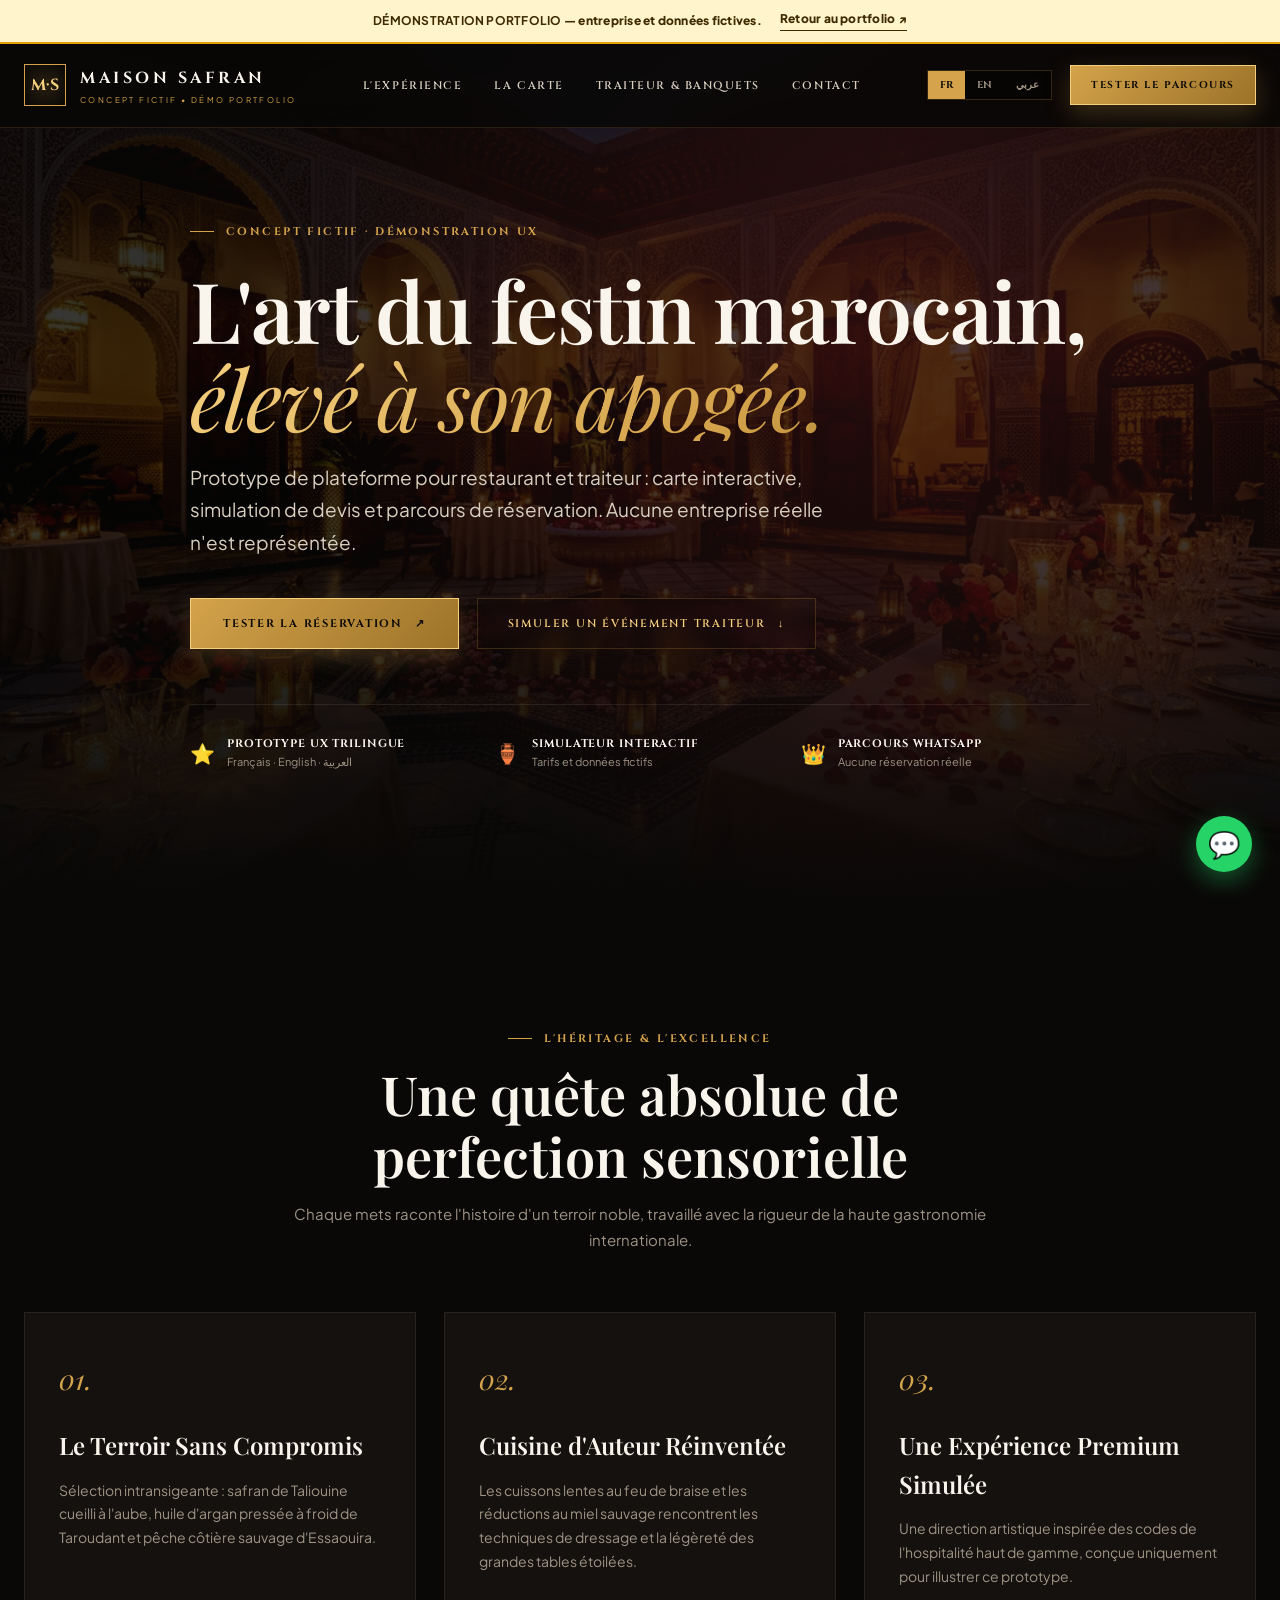
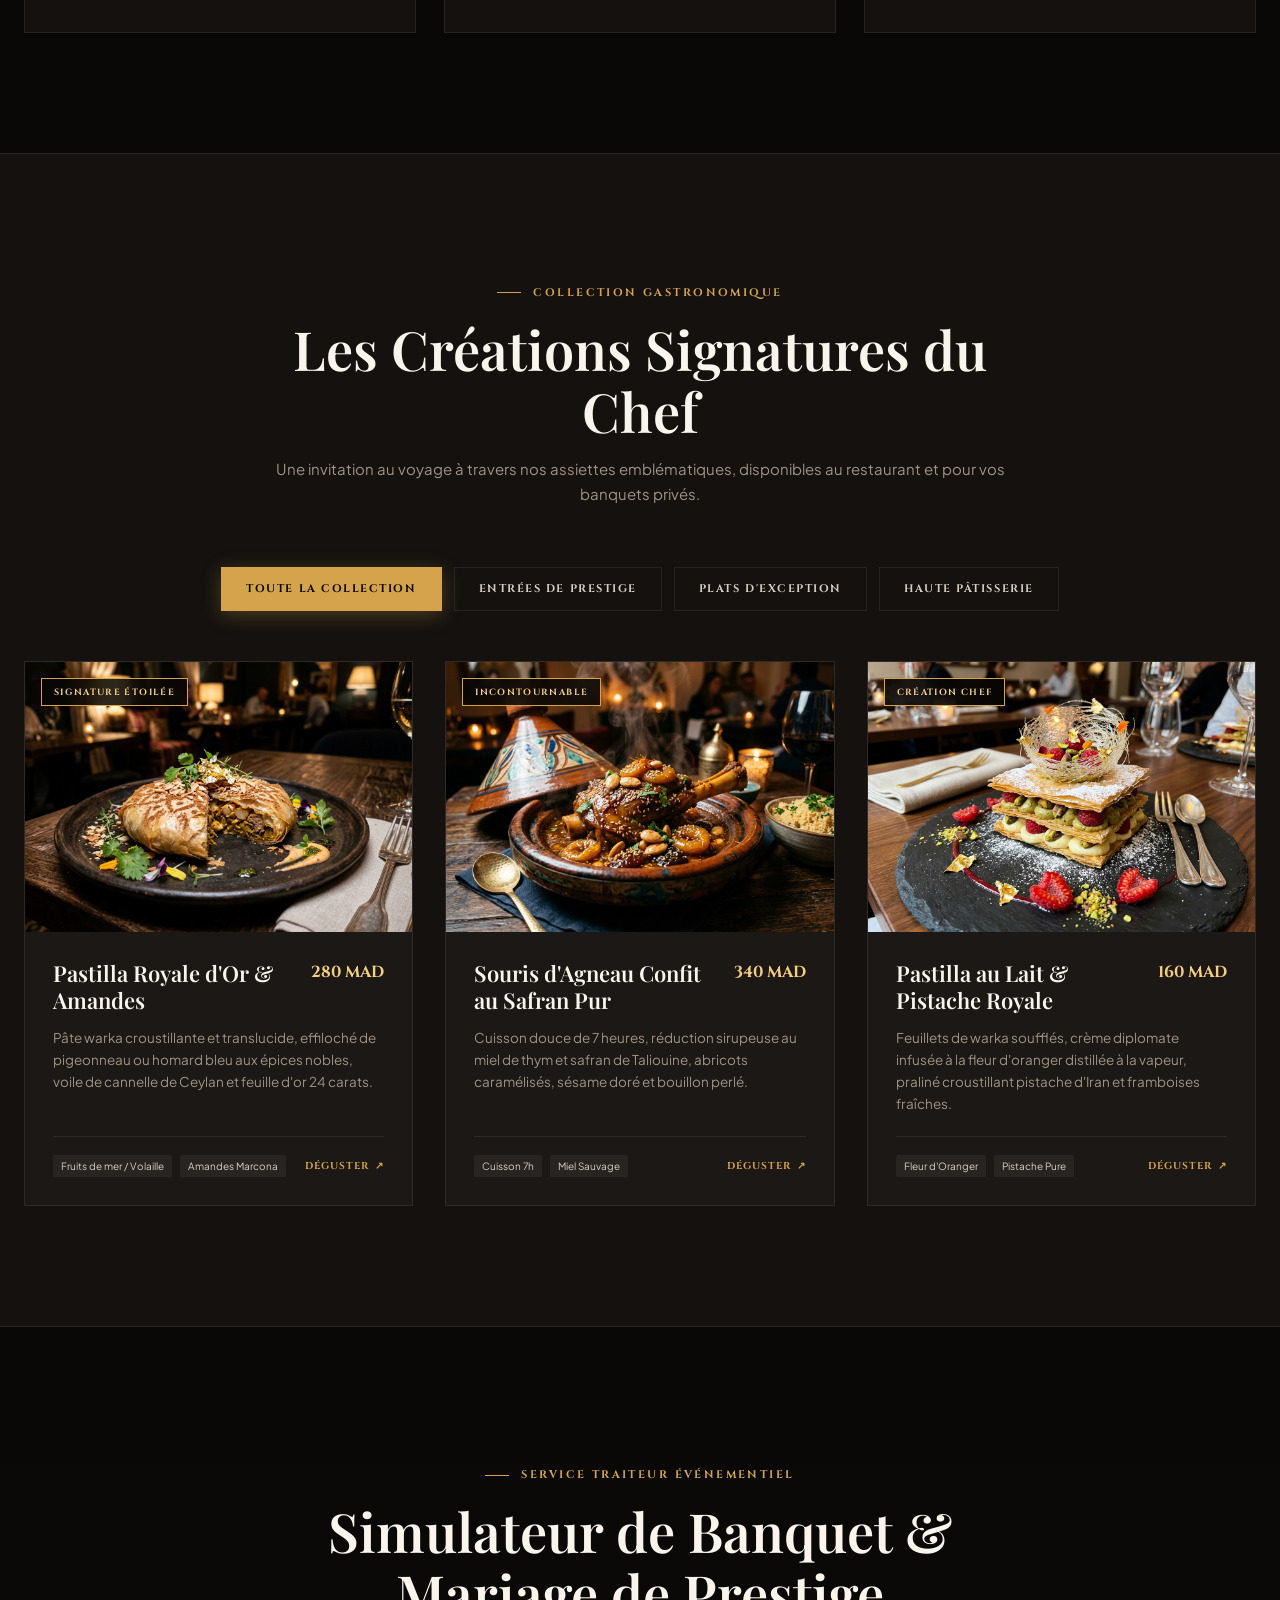
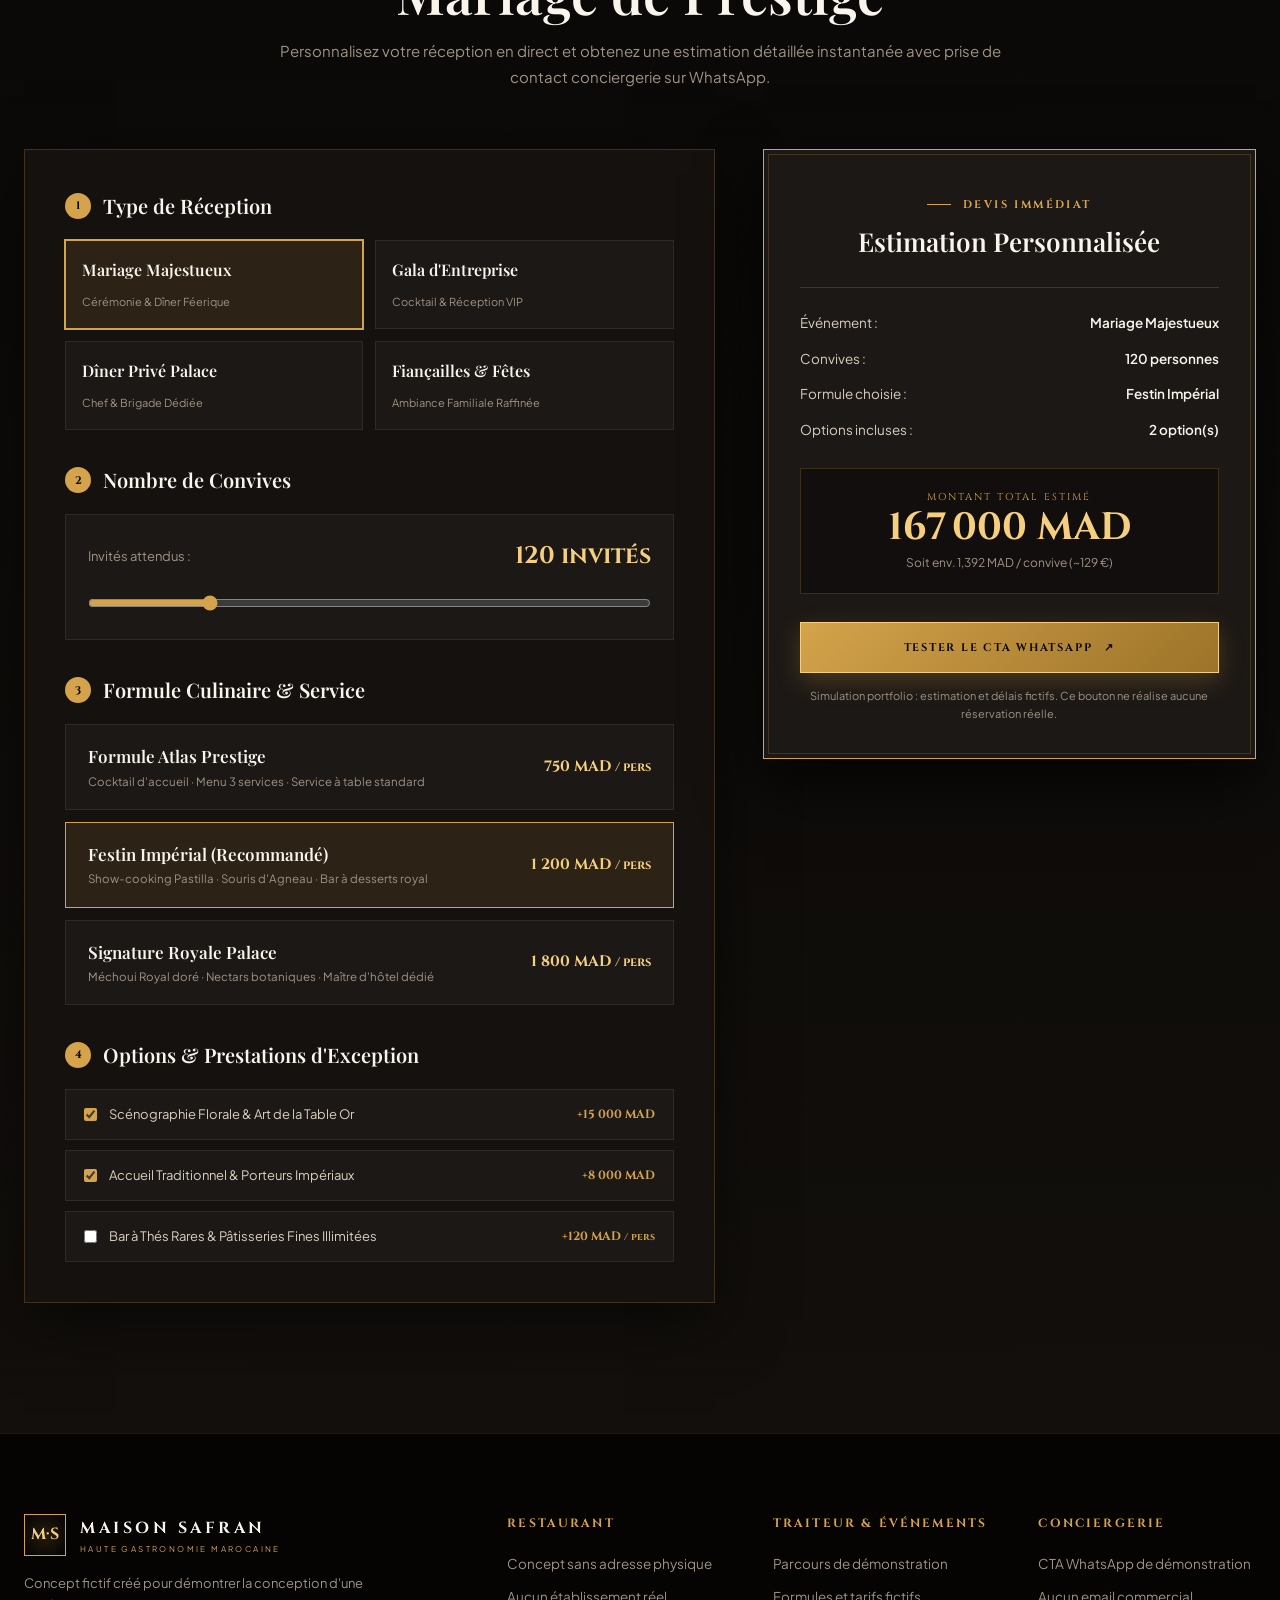
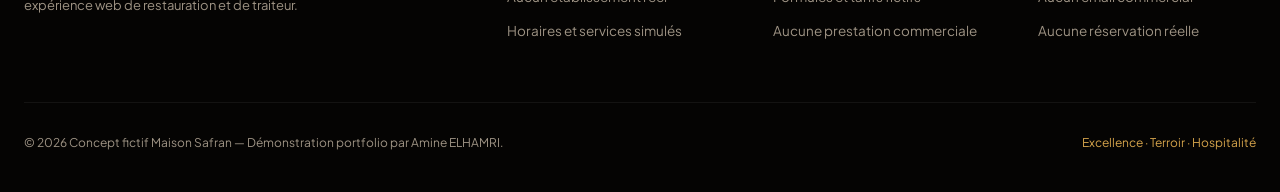
==== commit 3010d6a2: "Improve portfolio positioning and project demos" ====
--- a/gastronomie/index.html
+++ b/gastronomie/index.html
@@ -3,9 +3,9 @@
 <head>
   <meta charset="UTF-8" />
   <meta name="viewport" content="width=device-width, initial-scale=1.0" />
-  <meta name="description" content="Maison Safran — Haute Gastronomie Marocaine, Restaurant Étoilé & Traiteur de Prestige pour Mariages et Réceptions Royales au Maroc." />
-  <meta name="keywords" content="restaurant gastronomique Marrakech, traiteur mariage Maroc, traiteur luxe Casablanca, restaurant marocain haut de gamme, catering luxury Morocco, مطعم مغربي فاخر, ممون حفلات المغرب, تنظيم اعراس مراكش" />
-  <title>Maison Safran — Haute Gastronomie & Traiteur de Prestige</title>
+  <meta name="description" content="Maison Safran — concept fictif de plateforme web pour restaurant et traiteur, réalisé comme démonstration portfolio par Amine ELHAMRI." />
+  <meta name="keywords" content="concept UX restaurant, démonstration portfolio, prototype web gastronomie, simulateur traiteur fictif" />
+  <title>Maison Safran — Concept fictif | Démonstration portfolio</title>
   <link rel="preconnect" href="https://fonts.googleapis.com" />
   <link rel="preconnect" href="https://fonts.gstatic.com" crossorigin />
   <link href="https://fonts.googleapis.com/css2?family=Cinzel:wght@500;600;700;800&family=Playfair+Display:ital,wght@0,500;0,600;0,700;1,400;1,600&family=Plus+Jakarta+Sans:wght@300;400;500;600;700&display=swap" rel="stylesheet" />
@@ -29,6 +29,7 @@
       --serif: "Playfair Display", Georgia, serif;
       --display: "Cinzel", Georgia, serif;
       --sans: "Plus Jakarta Sans", -apple-system, BlinkMacSystemFont, sans-serif;
+      --demo-notice-height: 44px;
     }
 
     * { box-sizing: border-box; margin: 0; padding: 0; }
@@ -54,6 +55,27 @@
     img { display: block; max-width: 100%; object-fit: cover; }
 
     .shell { width: min(1360px, calc(100% - 48px)); margin-inline: auto; }
+
+    .demo-disclaimer {
+      position: fixed;
+      inset: 0 0 auto 0;
+      z-index: 1200;
+      height: var(--demo-notice-height);
+      display: flex;
+      align-items: center;
+      justify-content: center;
+      padding: 8px 24px;
+      background: #fff4cc;
+      border-bottom: 2px solid #e3a008;
+      color: #3f2b00;
+      font-size: 12px;
+      font-weight: 800;
+      line-height: 1.35;
+      text-align: center;
+      letter-spacing: 0.02em;
+      gap: 18px;
+    }
+    .demo-disclaimer a { padding-bottom: 2px; border-bottom: 1px solid currentColor; white-space: nowrap; }
 
     /* TYPOGRAPHY UTILITIES */
     .font-display { font-family: var(--display); letter-spacing: 0.08em; }
@@ -130,7 +152,7 @@
     /* TOPBAR */
     .topbar {
       position: fixed;
-      top: 0; left: 0; right: 0;
+      top: var(--demo-notice-height); left: 0; right: 0;
       height: 84px;
       z-index: 1000;
       display: flex;
@@ -253,7 +275,7 @@
       min-height: 100vh;
       display: flex;
       align-items: center;
-      padding-top: 100px;
+      padding-top: calc(100px + var(--demo-notice-height));
       padding-bottom: 60px;
       background: #000;
       overflow: hidden;
@@ -917,6 +939,8 @@
       .footer-grid { grid-template-columns: 1fr 1fr; }
     }
     @media (max-width: 768px) {
+      :root { --demo-notice-height: 64px; }
+      .demo-disclaimer { padding-inline: 14px; gap: 8px; font-size: 10.5px; }
       .topbar-nav { display: none; }
       .dishes-grid { grid-template-columns: 1fr; }
       .event-type-grid { grid-template-columns: 1fr; }
@@ -927,6 +951,11 @@
   </style>
 </head>
 <body data-whatsapp="212660659645">
+
+  <aside class="demo-disclaimer" role="note" aria-label="Avertissement de démonstration">
+    <span data-i18n="demo_notice"><strong>DÉMONSTRATION PORTFOLIO</strong> — entreprise et données fictives.</span>
+    <a href="../index.html#projets" data-i18n="demo_back">Retour au portfolio ↗</a>
+  </aside>
 
   <!-- TOPBAR -->
   <header class="topbar" id="topbar">
@@ -962,23 +991,23 @@
   <!-- HERO SECTION -->
   <section class="hero" id="top">
     <div class="hero-bg-media">
-      <img src="assets/hero.jpg" alt="Maison Safran — Restaurant Gastronomique Palais" />
+      <img src="assets/hero.jpg" alt="Visuel du concept fictif Maison Safran" />
     </div>
     <div class="hero-gradient"></div>
 
     <div class="shell hero-content">
-      <div class="kicker" data-i18n="hero_kicker">Marrakech · Casablanca · Rabat</div>
+      <div class="kicker" data-i18n="hero_kicker">Concept fictif · Démonstration UX</div>
       <h1>
         <span data-i18n="hero_title_1">L'art du festin marocain,</span>
         <em class="gold-gradient-text" data-i18n="hero_title_2">élevé à son apogée.</em>
       </h1>
       <p class="hero-desc" data-i18n="hero_desc">
-        Une signature culinaire où le raffinement des palais impériaux rencontre l'audace contemporaine. Savourez nos tables d'exception ou concevez votre événement traiteur sur-mesure.
+        Prototype de plateforme pour restaurant et traiteur : carte interactive, simulation de devis et parcours de réservation. Aucune entreprise réelle n'est représentée.
       </p>
 
       <div class="hero-btns">
         <button class="btn-gold" id="heroReserveBtn">
-          <span data-i18n="hero_btn_book">Réserver Votre Table</span>
+          <span data-i18n="hero_btn_book">Tester la réservation</span>
           <span>↗</span>
         </button>
         <a href="#simulateur" class="btn-outline-gold">
@@ -991,22 +1020,22 @@
         <div class="hero-badge-item">
           <span class="hero-badge-icon">⭐</span>
           <div>
-            <div class="hero-badge-title" data-i18n="badge_1_t">4.9 / 5 Guide Palace</div>
-            <div class="hero-badge-sub" data-i18n="badge_1_s">+350 Avis d'Excellence</div>
+            <div class="hero-badge-title" data-i18n="badge_1_t">Prototype UX trilingue</div>
+            <div class="hero-badge-sub" data-i18n="badge_1_s">Français · English · العربية</div>
           </div>
         </div>
         <div class="hero-badge-item">
           <span class="hero-badge-icon">🏺</span>
           <div>
-            <div class="hero-badge-title" data-i18n="badge_2_t">Safran AOP Certifié</div>
-            <div class="hero-badge-sub" data-i18n="badge_2_s">Terroir Pur Taliouine</div>
+            <div class="hero-badge-title" data-i18n="badge_2_t">Simulateur interactif</div>
+            <div class="hero-badge-sub" data-i18n="badge_2_s">Tarifs et données fictifs</div>
           </div>
         </div>
         <div class="hero-badge-item">
           <span class="hero-badge-icon">👑</span>
           <div>
-            <div class="hero-badge-title" data-i18n="badge_3_t">+120 Mariages Royaux</div>
-            <div class="hero-badge-sub" data-i18n="badge_3_s">Service Traiteur d'Élite</div>
+            <div class="hero-badge-title" data-i18n="badge_3_t">Parcours WhatsApp</div>
+            <div class="hero-badge-sub" data-i18n="badge_3_s">Aucune réservation réelle</div>
           </div>
         </div>
       </div>
@@ -1041,9 +1070,9 @@
 
         <div class="pillar-card">
           <div class="pillar-no">03.</div>
-          <h3 class="pillar-title" data-i18n="p3_t">L'Art de Recevoir Impérial</h3>
+          <h3 class="pillar-title" data-i18n="p3_t">Une Expérience Premium Simulée</h3>
           <p class="pillar-desc" data-i18n="p3_d">
-            De la vaisselle ciselée en argent et céramique émaillée aux maîtres d'hôtel formés aux standards des palaces : une hospitalité légendaire.
+            Une direction artistique inspirée des codes de l'hospitalité haut de gamme, conçue uniquement pour illustrer ce prototype.
           </p>
         </div>
       </div>
@@ -1297,12 +1326,12 @@
           </div>
 
           <button class="btn-gold" id="sendQuoteWhatsAppBtn" style="width: 100%;">
-            <span data-i18n="btn_wa_quote">Demander ce Devis sur WhatsApp</span>
+            <span data-i18n="btn_wa_quote">Tester le CTA WhatsApp</span>
             <span>↗</span>
           </button>
           
           <p style="text-align: center; font-size: 11px; color: var(--text-muted); margin-top: 14px;" data-i18n="quote_note">
-            Réponse garantie sous 2h par le Directeur Commercial. Dégustation préalable offerte pour toute réservation de plus de 80 personnes.
+            Simulation portfolio : estimation et délais fictifs. Ce bouton ne réalise aucune réservation réelle.
           </p>
         </div>
       </div>
@@ -1392,42 +1421,40 @@
           </div>
         </div>
         <p style="font-size: 13px; color: var(--text-muted); max-width: 340px; line-height: 1.7;" data-i18n="foot_about">
-          Une institution culinaire marocaine dédiée à l'art de recevoir et à la mémoire vivante des grandes traditions royales.
+          Concept fictif créé pour démontrer la conception d'une expérience web de restauration et de traiteur.
         </p>
       </div>
 
       <div>
         <div class="footer-title" data-i18n="foot_h_rest">Restaurant</div>
         <div class="footer-links">
-          <span>Marrakech : Hivernage Palace</span>
-          <span>Casablanca : Triangle d'Or</span>
-          <span>Service continu 12h00 - 00h30</span>
-          <span>Valet de parking privé</span>
+          <span>Concept sans adresse physique</span>
+          <span>Aucun établissement réel</span>
+          <span>Horaires et services simulés</span>
         </div>
       </div>
 
       <div>
         <div class="footer-title" data-i18n="foot_h_cater">Traiteur & Événements</div>
         <div class="footer-links">
-          <span>Mariages au Maroc & International</span>
-          <span>Banquets Corporate & Sommets</span>
-          <span>Dîners Privés en Résidence</span>
-          <span>Dégustation sur Rendez-vous</span>
+          <span>Parcours de démonstration</span>
+          <span>Formules et tarifs fictifs</span>
+          <span>Aucune prestation commerciale</span>
         </div>
       </div>
 
       <div>
         <div class="footer-title" data-i18n="foot_h_concierge">Conciergerie</div>
         <div class="footer-links">
-          <span>WhatsApp : +212 6 60 65 96 45</span>
-          <span>contact@maisonsafran.ma</span>
-          <span>Service VIP 7j/7</span>
+          <span>CTA WhatsApp de démonstration</span>
+          <span>Aucun email commercial</span>
+          <span>Aucune réservation réelle</span>
         </div>
       </div>
     </div>
 
     <div class="shell footer-bottom">
-      <div>© 2026 Maison Safran. Réalisation Démo Portfolio — Amine ELHAMRI.</div>
+      <div>© 2026 Concept fictif Maison Safran — Démonstration portfolio par Amine ELHAMRI.</div>
       <div style="color: var(--gold);" data-i18n="foot_rights">Excellence · Terroir · Hospitalité</div>
     </div>
   </footer>
@@ -1449,24 +1476,25 @@
     let currentLang = "fr";
     const translations = {
       fr: {
-        brand_sub: "Haute Gastronomie & Traiteur",
+        demo_notice: "<strong>CONCEPT / DÉMONSTRATION PORTFOLIO</strong> — Entreprise, avis, chiffres, adresses et données fictifs. Aucun client ni établissement réel n'est représenté.",
+        brand_sub: "Concept fictif • Démo portfolio",
         nav_experience: "L'Expérience",
         nav_carte: "La Carte",
         nav_traiteur: "Traiteur & Banquets",
         nav_contact: "Contact",
-        btn_reserve_table: "Réserver une Table",
-        hero_kicker: "Marrakech · Casablanca · Rabat",
+        btn_reserve_table: "Tester le parcours",
+        hero_kicker: "Concept fictif · Démonstration UX",
         hero_title_1: "L'art du festin marocain,",
         hero_title_2: "élevé à son apogée.",
-        hero_desc: "Une signature culinaire où le raffinement des palais impériaux rencontre l'audace contemporaine. Savourez nos tables d'exception ou concevez votre événement traiteur sur-mesure.",
-        hero_btn_book: "Réserver Votre Table",
+        hero_desc: "Prototype de plateforme pour restaurant et traiteur : carte interactive, simulation de devis et parcours de réservation. Aucune entreprise réelle n'est représentée.",
+        hero_btn_book: "Tester la réservation",
         hero_btn_sim: "Simuler un Événement Traiteur",
-        badge_1_t: "4.9 / 5 Guide Palace",
-        badge_1_s: "+350 Avis d'Excellence",
-        badge_2_t: "Safran AOP Certifié",
-        badge_2_s: "Terroir Pur Taliouine",
-        badge_3_t: "+120 Mariages Royaux",
-        badge_3_s: "Service Traiteur d'Élite",
+        badge_1_t: "Prototype UX trilingue",
+        badge_1_s: "Français · English · العربية",
+        badge_2_t: "Simulateur interactif",
+        badge_2_s: "Tarifs et données fictifs",
+        badge_3_t: "Parcours WhatsApp",
+        badge_3_s: "Aucune réservation réelle",
         pillars_kicker: "L'Héritage & L'Excellence",
         pillars_title: "Une quête absolue de perfection sensorielle",
         pillars_sub: "Chaque mets raconte l'histoire d'un terroir noble, travaillé avec la rigueur de la haute gastronomie internationale.",
@@ -1474,8 +1502,8 @@
         p1_d: "Sélection intransigeante : safran de Taliouine cueilli à l'aube, huile d'argan pressée à froid de Taroudant et pêche côtière sauvage d'Essaouira.",
         p2_t: "Cuisine d'Auteur Réinventée",
         p2_d: "Les cuissons lentes au feu de braise et les réductions au miel sauvage rencontrent les techniques de dressage et la légèreté des grandes tables étoilées.",
-        p3_t: "L'Art de Recevoir Impérial",
-        p3_d: "De la vaisselle ciselée en argent et céramique émaillée aux maîtres d'hôtel formés aux standards des palaces : une hospitalité légendaire.",
+        p3_t: "Une Expérience Premium Simulée",
+        p3_d: "Une direction artistique inspirée des codes de l'hospitalité haut de gamme, conçue uniquement pour illustrer ce prototype.",
         menu_kicker: "Collection Gastronomique",
         menu_title: "Les Créations Signatures du Chef",
         menu_sub: "Une invitation au voyage à travers nos assiettes emblématiques, disponibles au restaurant et pour vos banquets privés.",
@@ -1525,43 +1553,44 @@
         qr_pkg: "Formule choisie :",
         qr_options: "Options incluses :",
         qt_label: "Montant Total Estimé",
-        quote_note: "Réponse garantie sous 2h par le Directeur Commercial. Dégustation préalable offerte pour toute réservation de plus de 80 personnes.",
-        btn_wa_quote: "Demander ce Devis sur WhatsApp",
-        mod_kicker: "Réservation Directe",
-        mod_title: "Votre Table d'Exception",
-        mod_sub: "Confirmation instantanée par notre maître d'hôtel sur WhatsApp.",
+        quote_note: "Simulation portfolio : estimation et délais fictifs. Ce bouton ne réalise aucune réservation réelle.",
+        btn_wa_quote: "Tester le CTA WhatsApp",
+        mod_kicker: "Simulation de réservation",
+        mod_title: "Tester le parcours de table",
+        mod_sub: "Les informations saisies servent uniquement à générer un message WhatsApp de démonstration.",
         mod_name: "Nom & Prénom",
         mod_date: "Date",
         mod_guests: "Nombre de Convives",
         mod_service: "Service Souhaité",
         mod_area: "Atmosphère Préférée",
         mod_notes: "Demandes Particulières (Optionnel)",
-        mod_btn_submit: "Confirmer la Réservation sur WhatsApp",
-        foot_about: "Une institution culinaire marocaine dédiée à l'art de recevoir et à la mémoire vivante des grandes traditions royales.",
+        mod_btn_submit: "Générer le message de démo",
+        foot_about: "Concept fictif créé pour démontrer la conception d'une expérience web de restauration et de traiteur.",
         foot_h_rest: "Restaurant",
         foot_h_cater: "Traiteur & Événements",
         foot_h_concierge: "Conciergerie",
         foot_rights: "Excellence · Terroir · Hospitalité"
       },
       en: {
-        brand_sub: "Fine Dining & Luxury Catering",
+        demo_notice: "<strong>PORTFOLIO CONCEPT / DEMONSTRATION</strong> — Fictional company, reviews, figures, addresses and data. No real client or venue is represented.",
+        brand_sub: "Fictional concept • Portfolio demo",
         nav_experience: "Experience",
         nav_carte: "The Menu",
         nav_traiteur: "Catering & Galas",
         nav_contact: "Contact",
-        btn_reserve_table: "Book a Table",
-        hero_kicker: "Marrakech · Casablanca · Rabat",
+        btn_reserve_table: "Test the flow",
+        hero_kicker: "Fictional concept · UX demonstration",
         hero_title_1: "The art of Moroccan feast,",
         hero_title_2: "elevated to its pinnacle.",
-        hero_desc: "A culinary signature where the sophistication of imperial palaces meets contemporary mastery. Savor our signature tables or craft your bespoke catering event.",
-        hero_btn_book: "Reserve Your Table",
+        hero_desc: "Restaurant and catering platform prototype featuring an interactive menu, quote simulator and booking flow. No real business is represented.",
+        hero_btn_book: "Test booking flow",
         hero_btn_sim: "Simulate Catering Event",
-        badge_1_t: "4.9 / 5 Luxury Guide",
-        badge_1_s: "+350 Outstanding Reviews",
-        badge_2_t: "Certified AOP Saffron",
-        badge_2_s: "Pure Taliouine Terroir",
-        badge_3_t: "+120 Royal Weddings",
-        badge_3_s: "Elite Catering Service",
+        badge_1_t: "Trilingual UX prototype",
+        badge_1_s: "Français · English · العربية",
+        badge_2_t: "Interactive simulator",
+        badge_2_s: "Fictional prices and data",
+        badge_3_t: "WhatsApp journey",
+        badge_3_s: "No real booking",
         pillars_kicker: "Heritage & Excellence",
         pillars_title: "An absolute quest for sensory perfection",
         pillars_sub: "Each culinary masterpiece tells the story of noble heritage, prepared with Michelin-grade standards.",
@@ -1569,8 +1598,8 @@
         p1_d: "Dawn-harvested Taliouine saffron, cold-pressed Taroudant pure argan oil and wild Atlantic seafood from Essaouira.",
         p2_t: "Reinvented Signature Cuisine",
         p2_d: "Slow woodfire braising and wild mountain honey reductions paired with modern artistic plating.",
-        p3_t: "Imperial Hospitality",
-        p3_d: "From engraved silver tableware and hand-glazed ceramics to palace-trained maître d'hôtels.",
+        p3_t: "Simulated Premium Experience",
+        p3_d: "Art direction inspired by premium hospitality codes, created solely to illustrate this prototype.",
         menu_kicker: "Gastronomic Collection",
         menu_title: "The Chef's Signature Masterpieces",
         menu_sub: "An invitation to journey through our iconic dishes, served at the restaurant and for private banquets.",
@@ -1620,43 +1649,44 @@
         qr_pkg: "Selected Menu:",
         qr_options: "Included Add-ons:",
         qt_label: "Estimated Total Amount",
-        quote_note: "Guaranteed 2h response by our Event Director. Complimentary tasting session offered for bookings of 80+ guests.",
-        btn_wa_quote: "Request This Quote on WhatsApp",
-        mod_kicker: "Direct Table Booking",
-        mod_title: "Your Table of Excellence",
-        mod_sub: "Instant confirmation by our concierge on WhatsApp.",
+        quote_note: "Portfolio simulation: estimates and response times are fictional. This button does not create a real booking.",
+        btn_wa_quote: "Test WhatsApp CTA",
+        mod_kicker: "Booking simulation",
+        mod_title: "Test the table-booking flow",
+        mod_sub: "Submitted information is used only to generate a demonstration WhatsApp message.",
         mod_name: "Full Name",
         mod_date: "Date",
         mod_guests: "Number of Guests",
         mod_service: "Preferred Time",
         mod_area: "Preferred Seating",
         mod_notes: "Special Requests (Optional)",
-        mod_btn_submit: "Confirm Reservation on WhatsApp",
-        foot_about: "A Moroccan culinary landmark dedicated to the art of hosting and the living memory of imperial traditions.",
+        mod_btn_submit: "Generate demo message",
+        foot_about: "A fictional concept created to demonstrate the design of a restaurant and catering web experience.",
         foot_h_rest: "Restaurant",
         foot_h_cater: "Catering & Galas",
         foot_h_concierge: "VIP Concierge",
         foot_rights: "Excellence · Terroir · Hospitality"
       },
       ar: {
-        brand_sub: "فن الطهي المغربي الراقي وتنظيم الحفلات",
+        demo_notice: "<strong>نموذج تجريبي لملف الأعمال</strong> — الشركة والتقييمات والأرقام والعناوين والبيانات خيالية، ولا تمثل أي عميل أو مؤسسة حقيقية.",
+        brand_sub: "مفهوم خيالي • نموذج تجريبي",
         nav_experience: "التجربة",
         nav_carte: "قائمة الطعام",
         nav_traiteur: "تنظيم الحفلات والأعراس",
         nav_contact: "اتصل بنا",
-        btn_reserve_table: "حجز طاولة",
-        hero_kicker: "مراكش · الدار البيضاء · الرباط",
+        btn_reserve_table: "تجربة المسار",
+        hero_kicker: "مفهوم خيالي · تجربة واجهة",
         hero_title_1: "فخامة الضيافة المغربية،",
         hero_title_2: "في أسمى تجلياتها.",
-        hero_desc: "توقيع مميز في الطبخ المغربي يجمع بين عراقة القصور الملكية والابتكار العصري. استمتع بأرقى الأطباق أو صمم مناسبتك مع خدمة تنظيم الحفلات الفاخرة.",
-        hero_btn_book: "احجز طاولتك الآن",
+        hero_desc: "نموذج لمنصة مطعم وتموين يضم قائمة تفاعلية ومحاكي أسعار ومسار حجز. لا يمثل أي شركة حقيقية.",
+        hero_btn_book: "تجربة مسار الحجز",
         hero_btn_sim: "محاكي تكلفة الحفلات والأعراس",
-        badge_1_t: "4.9 / 5 دليل القصور",
-        badge_1_s: "+350 تقييم امتياز",
-        badge_2_t: "زعفران تاليوين الأصيل",
-        badge_2_s: "جودة معتمدة ممتازة",
-        badge_3_t: "+120 عرس ملكي",
-        badge_3_s: "خدمة تموين النخبة",
+        badge_1_t: "نموذج بثلاث لغات",
+        badge_1_s: "العربية · Français · English",
+        badge_2_t: "محاكي تفاعلي",
+        badge_2_s: "أسعار وبيانات خيالية",
+        badge_3_t: "مسار واتساب تجريبي",
+        badge_3_s: "لا يوجد حجز حقيقي",
         pillars_kicker: "الأصالة والامتياز",
         pillars_title: "سعي دائم نحو الكمال في الذوق والضيافة",
         pillars_sub: "كل طبق يحكي قصة التراث المغربي العريق مع معايير الطهي العالمية الرفيعة.",
@@ -1664,8 +1694,8 @@
         p1_d: "زعفران تاليوين المقطوف فجراً، زيت أركان تارودانت الصافي والسمك الطازج من سواحل الصويرة.",
         p2_t: "إبداع وتجديد في الطهي",
         p2_d: "طهي بطيء على الفحم مع عسل السدر والزعفران ولمسة تقديم عصرية راقية.",
-        p3_t: "كرم الضيافة الملكية",
-        p3_d: "أواني فضية منقوشة وخزف فاخر مع طاقم خدمة مدرب على أعلى معايير القصور.",
+        p3_t: "تجربة راقية تجريبية",
+        p3_d: "تصميم بصري مستوحى من الضيافة الراقية، أُنشئ فقط لعرض هذا النموذج التجريبي.",
         menu_kicker: "مجموعة الأطباق الفاخرة",
         menu_title: "إبداعات الشيف المميزة",
         menu_sub: "دعوة لرحلة ذوقية فريدة عبر أطباقنا الرمزية في المطعم وحفلاتكم الخاصة.",
@@ -1687,7 +1717,7 @@
         sim_title: "محاكي تكلفة الأعراس والحفلات الفاخرة",
         sim_sub: "اختر تفاصيل مناسبتك مباشرة واحصل على تقدير فوري مع تواصل مباشر عبر واتساب.",
         sim_step1: "نوع المناسبة",
-        ev_wedding: "عرس ملكي فاخر",
+        ev_wedding: "حفل زفاف فاخر",
         ev_wedding_d: "حفل زفاف أسطوري متكامل",
         ev_gala: "حفل شركات رسمي",
         ev_gala_d: "كوكتيل واستقبال كبار الشخصيات",
@@ -1715,19 +1745,19 @@
         qr_pkg: "الباقة المختارة:",
         qr_options: "الخدمات الإضافية:",
         qt_label: "المبلغ التقديري الإجمالي",
-        quote_note: "رد مضمون خلال ساعتين من الإدارة التجارية. جلسة تذوق مجانية للحجوزات لأكثر من 80 شخص.",
-        btn_wa_quote: "طلب هذا العرض عبر واتساب",
-        mod_kicker: "حجز مباشر",
-        mod_title: "احجز طاولتك الفاخرة",
-        mod_sub: "تأكيد فوري من مسؤول الحجوزات عبر واتساب.",
+        quote_note: "محاكاة لملف الأعمال: الأسعار والمهل خيالية، وهذا الزر لا ينشئ أي حجز حقيقي.",
+        btn_wa_quote: "تجربة زر واتساب",
+        mod_kicker: "محاكاة الحجز",
+        mod_title: "تجربة مسار حجز الطاولة",
+        mod_sub: "تُستخدم البيانات فقط لإنشاء رسالة واتساب تجريبية.",
         mod_name: "الاسم الكامل",
         mod_date: "التاريخ",
         mod_guests: "عدد الضيوف",
         mod_service: "الفترة المطلوبة",
         mod_area: "المكان المفضل",
         mod_notes: "ملاحظات خاصة (اختياري)",
-        mod_btn_submit: "تأكيد الحجز عبر واتساب",
-        foot_about: "مؤسسة طهي مغربية فاخرة مكرسة لفن الضيافة والذاكرة الحية للتقاليد الملكية العريقة.",
+        mod_btn_submit: "إنشاء رسالة تجريبية",
+        foot_about: "مفهوم خيالي صُمم لعرض تجربة ويب لمطعم وخدمة تموين.",
         foot_h_rest: "المطعم",
         foot_h_cater: "تنظيم الحفلات والأعراس",
         foot_h_concierge: "خدمة كبار الشخصيات",
@@ -1735,6 +1765,19 @@
       }
     };
 
+    Object.assign(translations.fr, {
+      demo_notice: "<strong>DÉMONSTRATION PORTFOLIO</strong> — entreprise et données fictives.",
+      demo_back: "Retour au portfolio ↗"
+    });
+    Object.assign(translations.en, {
+      demo_notice: "<strong>PORTFOLIO DEMONSTRATION</strong> — fictional company and data.",
+      demo_back: "Back to portfolio ↗"
+    });
+    Object.assign(translations.ar, {
+      demo_notice: "<strong>نموذج تجريبي لملف الأعمال</strong> — الشركة والبيانات خيالية.",
+      demo_back: "العودة إلى ملف الأعمال ↗"
+    });
+
     function applyLanguage(lang) {
       currentLang = lang;
       document.documentElement.lang = lang;
@@ -1758,8 +1801,8 @@
 
     function updateFloatingWa() {
       const msg = currentLang === "ar" 
-        ? "السلام عليكم ميزون زعفران، أرغب في الاستفسار عن حجز طاولة أو خدمات تنظيم الحفلات."
-        : "Bonjour Maison Safran, je souhaite me renseigner sur une réservation de table ou un événement traiteur.";
+        ? "[نموذج تجريبي — لا يوجد حجز حقيقي] أختبر زر واتساب في مفهوم Maison Safran الخيالي."
+        : "[DÉMO PORTFOLIO — AUCUNE RÉSERVATION RÉELLE] Je teste le CTA WhatsApp du concept fictif Maison Safran.";
       $("#floatingWaLink").href = waLink(msg);
     }
 
@@ -1861,7 +1904,8 @@
 
       // Update WhatsApp Message link
       const waMsg = isAr
-        ? `السلام عليكم ميزون زعفران، أرغب في طلب هذا العرض المخصص لتنظيم حفل:
+        ? `[نموذج تجريبي — لا يوجد طلب أو حجز حقيقي]
+أختبر محاكي Maison Safran بهذه البيانات الخيالية:
 
 👑 نوع المناسبة: ${simState.eventType}
 👥 عدد الضيوف: ${simState.guests} ضيف
@@ -1869,8 +1913,9 @@
 ✨ الخدمات الإضافية: ${simState.addons.map(a => a.name).join(', ') || 'بدون إضافات'}
 💰 الميزانية التقديرية: ${total.toLocaleString()} درهم
 
-يرجى تأكيد التوفر وموافاتي بعقد المقترح المالي الكامل. شكراً.`
-        : `Bonjour Maison Safran, je souhaite recevoir une proposition pour cette estimation traiteur :
+هذه الرسالة لا تنشئ أي طلب تجاري.`
+        : `[DÉMO PORTFOLIO — AUCUN DEVIS NI RÉSERVATION RÉELLE]
+Je teste le simulateur du concept fictif Maison Safran avec ces données :
 
 👑 Événement : ${simState.eventType}
 👥 Nombre de convives : ${simState.guests} personnes
@@ -1878,7 +1923,7 @@
 ✨ Options incluses : ${simState.addons.map(a => a.name).join(', ') || 'Aucune'}
 💰 Total estimé : ${total.toLocaleString('fr-FR')} MAD
 
-Pouvez-vous me recontacter pour planifier une dégustation et valider la date ? Merci.`;
+Ce message ne crée aucune demande commerciale.`;
 
       $("#sendQuoteWhatsAppBtn").onclick = () => {
         window.open(waLink(waMsg), "_blank", "noopener");
@@ -1919,7 +1964,8 @@
 
       const isAr = currentLang === "ar";
       const msg = isAr
-        ? `السلام عليكم ميزون زعفران، أرغب في تأكيد حجز طاولة:
+        ? `[نموذج تجريبي — لا يوجد حجز حقيقي]
+اختبار مسار الحجز الخيالي Maison Safran:
 
 👤 الاسم: ${name}
 📅 التاريخ: ${date}
@@ -1928,8 +1974,9 @@
 📍 الجلسة المفضلة: ${area}
 📝 ملاحظات: ${notes || 'لا توجد'}
 
-يرجى تأكيد الحجز. شكراً.`
-        : `Bonjour Maison Safran, je souhaite effectuer cette demande de réservation de table :
+هذه الرسالة لا تنشئ أي حجز.`
+        : `[DÉMO PORTFOLIO — AUCUNE RÉSERVATION RÉELLE]
+Test du parcours de réservation fictif Maison Safran :
 
 👤 Nom : ${name}
 📅 Date : ${date}
@@ -1938,7 +1985,7 @@
 📍 Espace souhaité : ${area}
 📝 Remarques : ${notes || 'Aucune'}
 
-Pouvez-vous me confirmer la disponibilité ? Merci.`;
+Ce message ne crée aucune réservation.`;
 
       window.open(waLink(msg), "_blank", "noopener");
       closeReservationModal();
